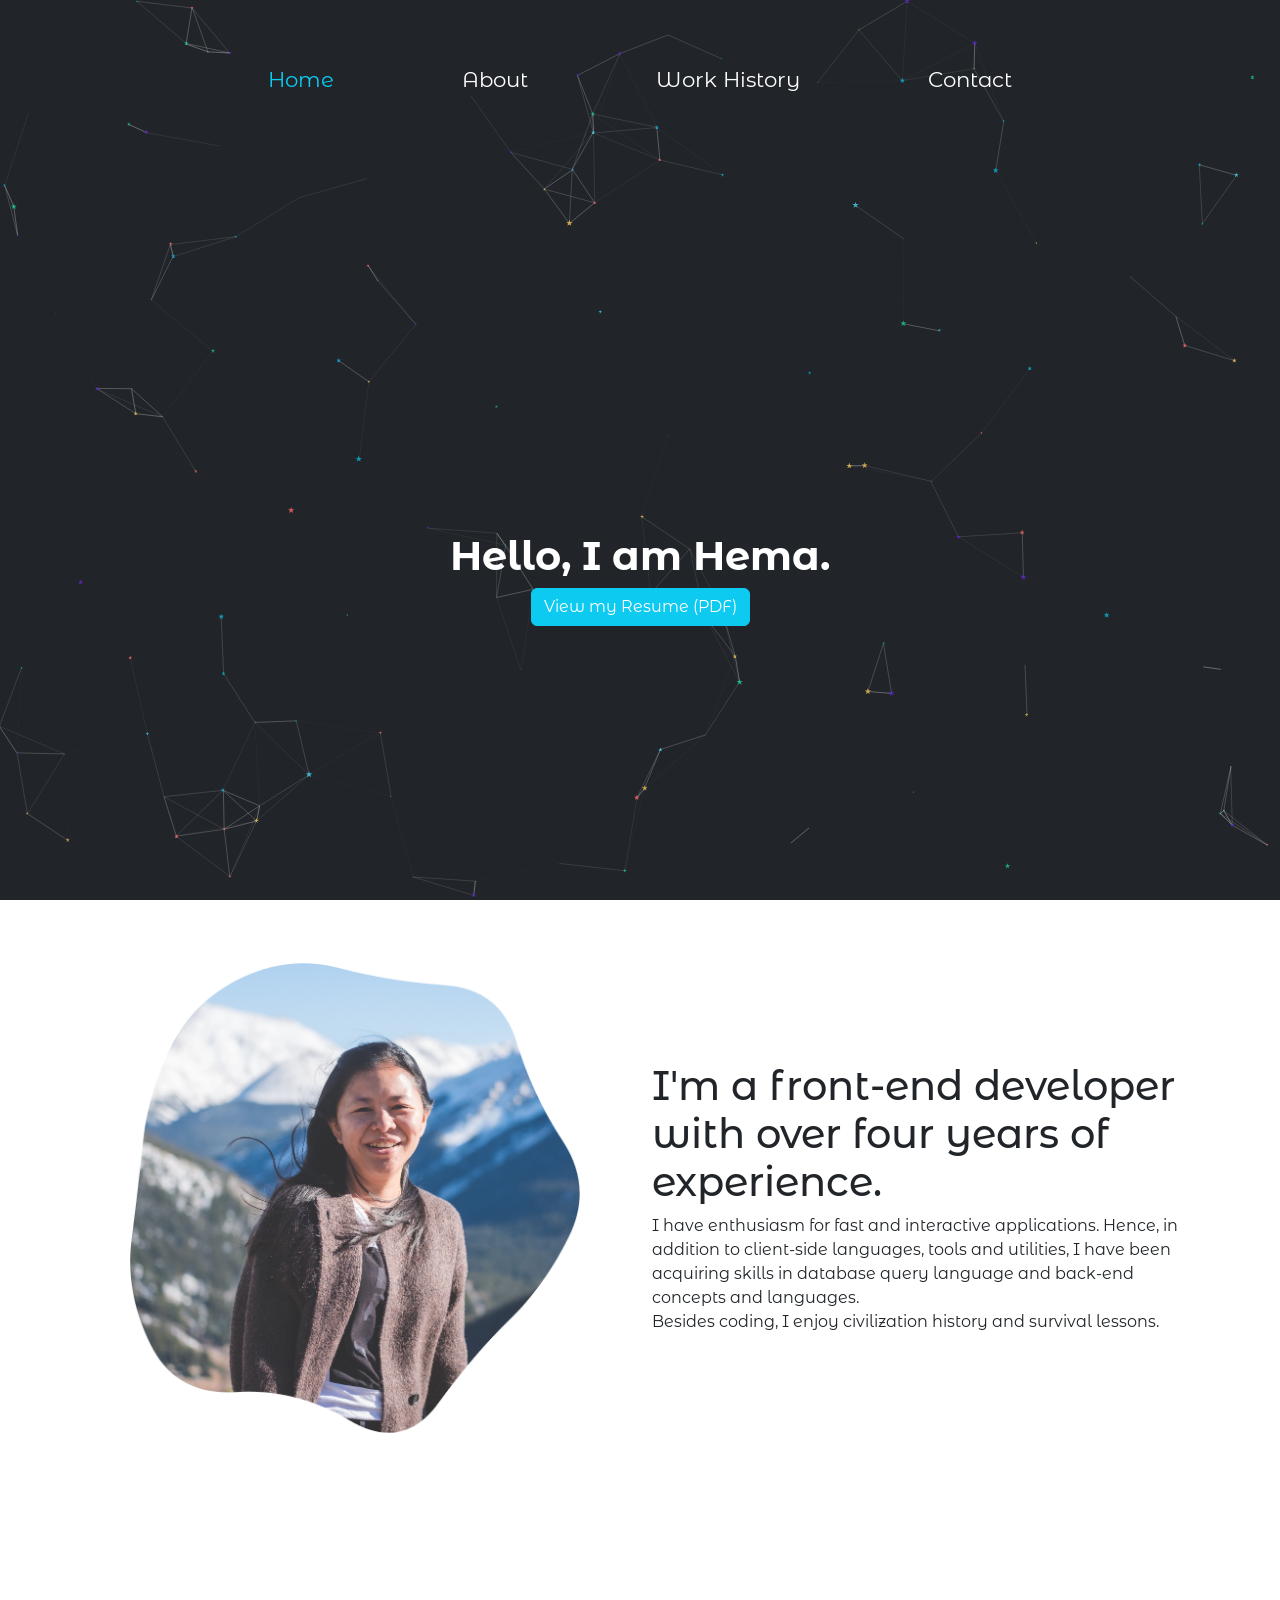
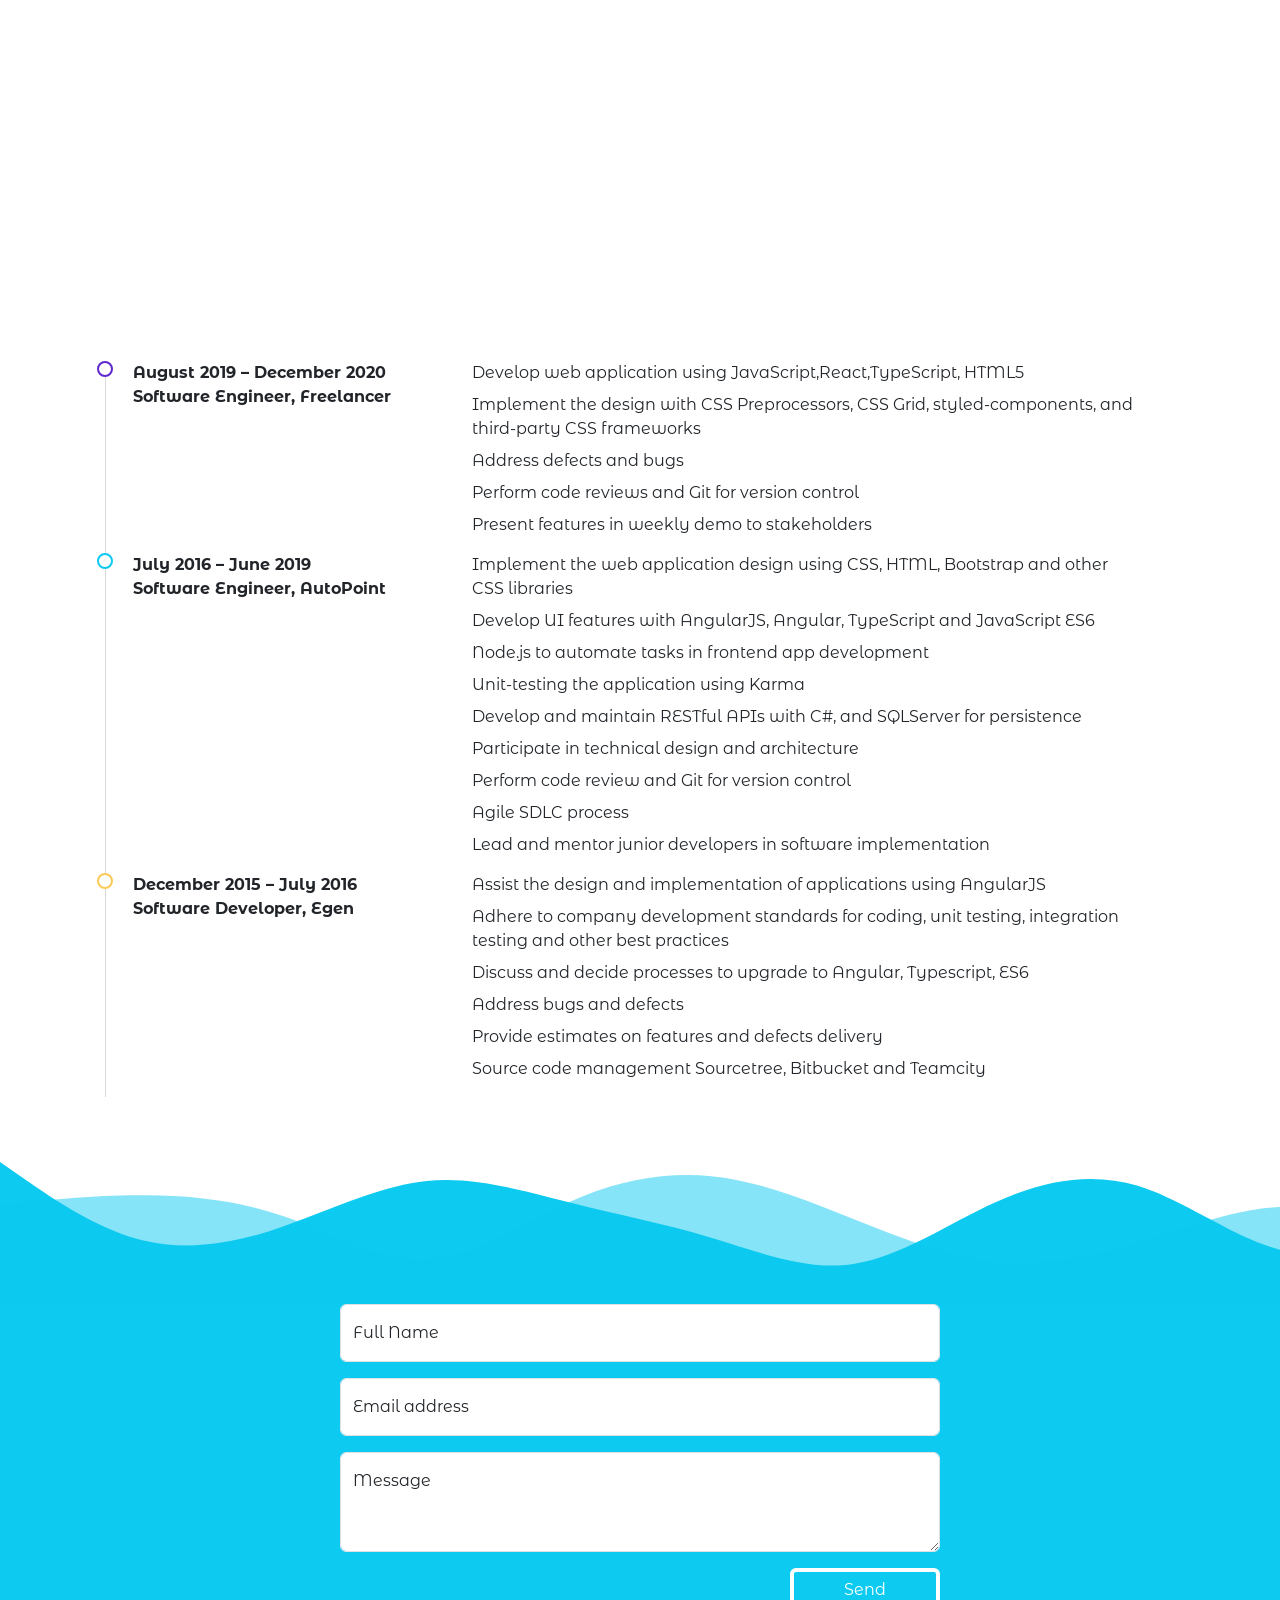
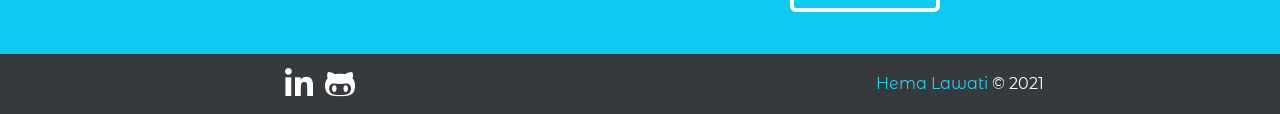
==== index.html @ 2f37e002 "third commit" ====
<!DOCTYPE html>
<html>
	<head>
		<meta charset="utf-8" />
		<meta name="viewport" content="width=device-width, initial-scale=1" />

		<script
			src="https://code.jquery.com/jquery-3.2.1.slim.min.js"
			integrity="sha384-KJ3o2DKtIkvYIK3UENzmM7KCkRr/rE9/Qpg6aAZGJwFDMVNA/GpGFF93hXpG5KkN"
			crossorigin="anonymous"
		></script>
		<link
			href="https://cdn.jsdelivr.net/npm/bootstrap@5.0.0-beta3/dist/css/bootstrap.min.css"
			rel="stylesheet"
			integrity="sha384-eOJMYsd53ii+scO/bJGFsiCZc+5NDVN2yr8+0RDqr0Ql0h+rP48ckxlpbzKgwra6"
			crossorigin="anonymous"
		/>
		<script
			src="https://maxcdn.bootstrapcdn.com/bootstrap/4.0.0/js/bootstrap.min.js"
			integrity="sha384-JZR6Spejh4U02d8jOt6vLEHfe/JQGiRRSQQxSfFWpi1MquVdAyjUar5+76PVCmYl"
			crossorigin="anonymous"
		></script>
		<link rel="preconnect" href="https://fonts.gstatic.com" />
		<link
			href="https://fonts.googleapis.com/css2?family=Montserrat+Alternates:wght@200&display=swap"
			rel="stylesheet"
		/>
		<link href="css/all.css" rel="stylesheet" />
		<link rel="stylesheet" href="css/style.css" />
		<script type="text/javascript" src="javascript/main-page.js"></script>
		<link rel="icon" type="image/x-icon" href="favicon.ico" />

		<title>Hema Lawati</title>
	</head>
	<body data-spy="scroll" data-target="#mainNav" data-offset="150">
		<nav class="navbar navbar-expand-md fixed-top">
			<button
				class="navbar-toggler"
				type="button"
				data-toggle="collapse"
				data-target="#mainNav"
				aria-controls="mainNav"
				aria-expanded="false"
				aria-label="Toggle navigation"
				onclick="hideOrShowIntro()"
			>
				<i class="fas fa-2x fa-bars fa-inverse"></i>
			</button>
			<div class="collapse navbar-collapse" id="mainNav">
				<ul class="nav nav-pills">
					<li class="nav-item p-sm-4 p-lg-5">
						<a class="nav-link active" href="#home">Home</a>
					</li>
					<li class="nav-item p-sm-4 p-lg-5">
						<a class="nav-link" href="#about">About</a>
					</li>
					<li class="nav-item p-sm-4 p-lg-5">
						<a class="nav-link" href="#work-history">Work History</a>
					</li>
					<li class="nav-item p-sm-4 p-lg-5">
						<a class="nav-link" href="#contact">Contact</a>
					</li>
				</ul>
			</div>
		</nav>
		<section id="home">
			<div id="particles-js" class="bg-dark"></div>
			<center class="greeting">
				<h1 class="fw-bold text-white">Hello, I am Hema.</h1>
				<a href="Hema_Lawati_Resume.pdf" target="_blank">
					<button class="btn btn-outline-info resume-pdf">
						View my Resume (PDF)
					</button>
				</a>
			</center>
		</section>
		<section id="about">
			<div class="container d-flex">
				<div class="row align-items-center">
					<div class="col-lg-6 col-md-6 col-12">
						<img
							class="img-fluid p-lg-5"
							src="images/profile-photo.png"
							alt="profile-photo"
						/>
					</div>
					<div class="col-lg-6 col-md-6 col-12">
						<h1>
							I'm a front-end developer with over four years of experience.
						</h1>
						I have enthusiasm for fast and interactive applications. Hence, in
						addition to client-side languages, tools and utilities, I have been
						acquiring skills in database query language and back-end concepts
						and languages.<br />
						Besides coding, I enjoy civilization history and survival lessons.
					</div>
				</div>
			</div>
		</section>
		<section class="parallax-1"></section>
		<section id="work-history">
			<div class="timeline d-flex align-items-center">
				<ul>
					<li>
						<div class="bullet purple"></div>
						<div class="job-time-title">
							<p class="fw-bolder">
								August 2019 – December 2020<br />Software Engineer, Freelancer
							</p>
						</div>
						<div class="job-description">
							<dl>
								<dd>
									Develop web application using JavaScript,React,TypeScript,
									HTML5
								</dd>
								<dd>
									Implement the design with CSS Preprocessors, CSS Grid,
									styled-components, and third-party CSS frameworks
								</dd>
								<dd>Address defects and bugs</dd>
								<dd>Perform code reviews and Git for version control</dd>
								<dd>Present features in weekly demo to stakeholders</dd>
							</dl>
						</div>
					</li>
					<li>
						<div class="bullet blue"></div>
						<div class="job-time-title">
							<p class="fw-bolder">
								July 2016 – June 2019<br />Software Engineer, AutoPoint
							</p>
						</div>
						<div class="job-description">
							<dl>
								<dd>
									Implement the web application design using CSS, HTML,
									Bootstrap and other CSS libraries
								</dd>
								<dd>
									Develop UI features with AngularJS, Angular, TypeScript and
									JavaScript ES6
								</dd>
								<dd>Node.js to automate tasks in frontend app development</dd>
								<dd>Unit-testing the application using Karma</dd>
								<dd>
									Develop and maintain RESTful APIs with C#, and SQLServer for
									persistence
								</dd>
								<dd>Participate in technical design and architecture</dd>
								<dd>Perform code review and Git for version control</dd>
								<dd>Agile SDLC process</dd>
								<dd>
									Lead and mentor junior developers in software implementation
								</dd>
							</dl>
						</div>
					</li>
					<li>
						<div class="bullet yellow"></div>
						<div class="job-time-title">
							<p class="fw-bolder">
								December 2015 – July 2016<br />Software Developer, Egen
							</p>
						</div>
						<div class="job-description">
							<dl>
								<dd>
									Assist the design and implementation of applications using
									AngularJS
								</dd>
								<dd>
									Adhere to company development standards for coding, unit
									testing, integration testing and other best practices
								</dd>
								<dd>
									Discuss and decide processes to upgrade to Angular,
									Typescript, ES6
								</dd>
								<dd>Address bugs and defects</dd>
								<dd>Provide estimates on features and defects delivery</dd>
								<dd>
									Source code management Sourcetree, Bitbucket and Teamcity
								</dd>
							</dl>
						</div>
					</li>
				</ul>
			</div>
		</section>
		<svg viewBox="0 0 1440 160" xmlns="http://www.w3.org/2000/svg">
			<path
				fill="#0dcaf0"
				d="M0,0L26.7,18.7C53.3,37,107,75,160,88C213.3,101,267,91,320,72C373.3,53,427,27,480,21.3C533.3,16,587,32,640,45.3C693.3,59,747,69,800,85.3C853.3,101,907,123,960,114.7C1013.3,107,1067,69,1120,45.3C1173.3,21,1227,11,1280,26.7C1333.3,43,1387,85,1440,98.7C1493.3,112,1547,96,1600,93.3C1653.3,91,1707,101,1760,106.7C1813.3,112,1867,112,1920,112C1973.3,112,2027,112,2080,114.7C2133.3,117,2187,123,2240,114.7C2293.3,107,2347,85,2400,80C2453.3,75,2507,85,2560,77.3C2613.3,69,2667,43,2720,34.7C2773.3,27,2827,37,2880,56C2933.3,75,2987,101,3040,96C3093.3,91,3147,53,3200,50.7C3253.3,48,3307,80,3360,93.3C3413.3,107,3467,101,3520,104C3573.3,107,3627,117,3680,109.3C3733.3,101,3787,75,3813,61.3L3840,48L3840,160L3813.3,160C3786.7,160,3733,160,3680,160C3626.7,160,3573,160,3520,160C3466.7,160,3413,160,3360,160C3306.7,160,3253,160,3200,160C3146.7,160,3093,160,3040,160C2986.7,160,2933,160,2880,160C2826.7,160,2773,160,2720,160C2666.7,160,2613,160,2560,160C2506.7,160,2453,160,2400,160C2346.7,160,2293,160,2240,160C2186.7,160,2133,160,2080,160C2026.7,160,1973,160,1920,160C1866.7,160,1813,160,1760,160C1706.7,160,1653,160,1600,160C1546.7,160,1493,160,1440,160C1386.7,160,1333,160,1280,160C1226.7,160,1173,160,1120,160C1066.7,160,1013,160,960,160C906.7,160,853,160,800,160C746.7,160,693,160,640,160C586.7,160,533,160,480,160C426.7,160,373,160,320,160C266.7,160,213,160,160,160C106.7,160,53,160,27,160L0,160Z"
			></path>
			<path
				opacity="0.5"
				fill="#0dcaf0"
				d="M0,48L26.7,45.3C53.3,43,107,37,160,37.3C213.3,37,267,43,320,61.3C373.3,80,427,112,480,109.3C533.3,107,587,69,640,45.3C693.3,21,747,11,800,16C853.3,21,907,43,960,64C1013.3,85,1067,107,1120,112C1173.3,117,1227,107,1280,90.7C1333.3,75,1387,53,1440,50.7C1493.3,48,1547,64,1600,61.3C1653.3,59,1707,37,1760,42.7C1813.3,48,1867,80,1920,90.7C1973.3,101,2027,91,2080,88C2133.3,85,2187,91,2240,101.3C2293.3,112,2347,128,2400,136C2453.3,144,2507,144,2560,138.7C2613.3,133,2667,123,2720,106.7C2773.3,91,2827,69,2880,58.7C2933.3,48,2987,48,3040,53.3C3093.3,59,3147,69,3200,74.7C3253.3,80,3307,80,3360,74.7C3413.3,69,3467,59,3520,45.3C3573.3,32,3627,16,3680,16C3733.3,16,3787,32,3813,40L3840,48L3840,160L3813.3,160C3786.7,160,3733,160,3680,160C3626.7,160,3573,160,3520,160C3466.7,160,3413,160,3360,160C3306.7,160,3253,160,3200,160C3146.7,160,3093,160,3040,160C2986.7,160,2933,160,2880,160C2826.7,160,2773,160,2720,160C2666.7,160,2613,160,2560,160C2506.7,160,2453,160,2400,160C2346.7,160,2293,160,2240,160C2186.7,160,2133,160,2080,160C2026.7,160,1973,160,1920,160C1866.7,160,1813,160,1760,160C1706.7,160,1653,160,1600,160C1546.7,160,1493,160,1440,160C1386.7,160,1333,160,1280,160C1226.7,160,1173,160,1120,160C1066.7,160,1013,160,960,160C906.7,160,853,160,800,160C746.7,160,693,160,640,160C586.7,160,533,160,480,160C426.7,160,373,160,320,160C266.7,160,213,160,160,160C106.7,160,53,160,27,160L0,160Z"
			></path>
		</svg>
		<section id="contact">
			<div class="d-flex justify-content-center">
				<form
					class="contact-form"
					action="https://submit-form.com/AcsxvW0H"
					autocomplete="off"
				>
					<input type="hidden" name="_redirect" value="false" />
					<div class="form-floating mb-3">
						<input
							id="name"
							class="form-control"
							type="text"
							name="name"
							placeholder="Full Name"
							required
						/>
						<label for="name">Full Name</label>
					</div>
					<div class="form-floating mb-3">
						<input
							id="email"
							class="form-control"
							type="email"
							name="email"
							placeholder="Email address"
							required
						/>
						<label for="email">Email address</label>
					</div>
					<div class="form-floating mb-3">
						<textarea
							id="message"
							class="form-control"
							name="message"
							placeholder="Message"
							required
						></textarea>
						<label for="message">Message</label>
					</div>
					<button
						type="submit"
						class="btn btn-outline-info form-submit float-end w-25"
					>
						Send
					</button>
				</form>
			</div>
		</section>
		<footer class="container-fluid">
			<div class="row align-items-center">
				<div class="col-lg-6 col-md-6 col-12 text-center">
					<a href="https://www.linkedin.com/in/lawatih/" target="_blank">
						<i class="fab fa-linkedin-in fa-2x m-1"></i>
					</a>
					<a href="https://github.com/hemalawati" target="_blank">
						<i class="fab fa-github-alt fa-2x m-1"></i>
					</a>
				</div>
				<div class="col-lg-6 col-md-6 col-12 text-center">
					<span class="text-info">Hema Lawati</span>
					<span class="text-white"> &copy 2021</span>
				</div>
			</div>
		</footer>
		<script type="text/javascript" src="javascript/particles.min.js"></script>
		<script type="text/javascript" src="javascript/app.js"></script>
	</body>
</html>
---- css/style.css ----
* {
  font-family: 'Montserrat Alternates', sans-serif;
  margin: 0;
}
::-webkit-scrollbar {
  width: 10px;
}
::-webkit-scrollbar-track {
  background: linear-gradient(75deg, #1c1033 5%, #5f27cd 15%, #feca57 50%, #0dcaf0 100%);
}
::-webkit-scrollbar-thumb {
  background: transparent;
  box-shadow: 0px 0px 0px 100000vh #fff;
}
html {
  height: 100%;
}
footer {
  background-color: #212529;
  opacity: 0.9;
}
footer a {
  text-decoration: none;
  color: #fff;
}
footer a:hover {
  color: #0dcaf0;
}
footer .row {
  height: 60px;
}
#about {
  padding: 15px;
}
#contact {
  background: #0dcaf0;
  height: 350px;
}
#contact .contact-form {
  width: 600px;
}
#contact textarea {
  height: 100px;
}
#home {
  height: 100vh;
}
#particles-js {
  height: 100vh;
}
.form-control:focus {
  box-shadow: 0px 1px 1px #0dcaf0 inset, 0px 0px 8px #0dcaf0;
}
.form-submit,
.form-submit:hover {
  border: 4px solid;
  color: #fff;
}
.greeting {
  position: relative;
  bottom: 23rem;
}
.navbar-toggler:focus,
.btn:focus {
  box-shadow: none;
}
.navbar {
  font-size: 16pt;
}
.navbar .navbar-collapse {
  justify-content: center;
}
.nav-pills a {
  color: #fff;
}
.nav-pills .nav-link.active,
.nav-pills .nav-link:hover {
  color: #0dcaf0;
  background-color: transparent;
}
.parallax-1 {
  position: relative;
  min-height: 400px;
  background: url('../images/glacier-water.jpg') no-repeat fixed center;
  background-size: cover;
}
.resume-pdf {
  background-color: #0dcaf0;
  color: #fff;
}
.resume-pdf:hover {
  box-shadow: 0px 3px 3px #0dcaf0 inset, 0px 0px 6px #0dcaf0;
  color: #fff;
}
.scrolling-active {
  background-color: #212529;
  height: 60px;
  opacity: 0.9;
}
.timeline {
  padding: 65px;
}
.timeline ul {
  list-style: none;
  position: relative;
  margin: auto;
}
.timeline ul::before {
  content: ' ';
  height: 100%;
  width: 1px;
  background-color: #d9d9d9;
  position: absolute;
  top: 0;
  left: 2.5em;
  z-index: -1;
}
.timeline li div {
  display: inline-block;
  vertical-align: top;
}
.timeline .bullet {
  width: 1em;
  height: 1em;
  border-radius: 50%;
  background: #fff;
  margin-right: 1em;
}
.timeline .bullet.blue {
  border: 2px solid #0dcaf0;
}
.timeline .bullet.purple {
  border: 2px solid #5f27cd;
}
.timeline .bullet.yellow {
  border: 2px solid #feca57;
}
@media screen and (max-width: 767px) {
  .nav {
    flex-direction: column;
  }
  .navbar-collapse {
    font-size: 30px;
    text-align: center;
  }
}
@media screen and (max-width: 620px) {
  .contact-form {
    margin: 0 10px;
  }
}
@media screen and (max-width: 440px) {
  .job-description {
    margin-left: 38px;
  }
}
@media screen and (min-width: 441px) {
  .job-time-title {
    width: 30%;
  }
  .job-description {
    width: 60%;
  }
}
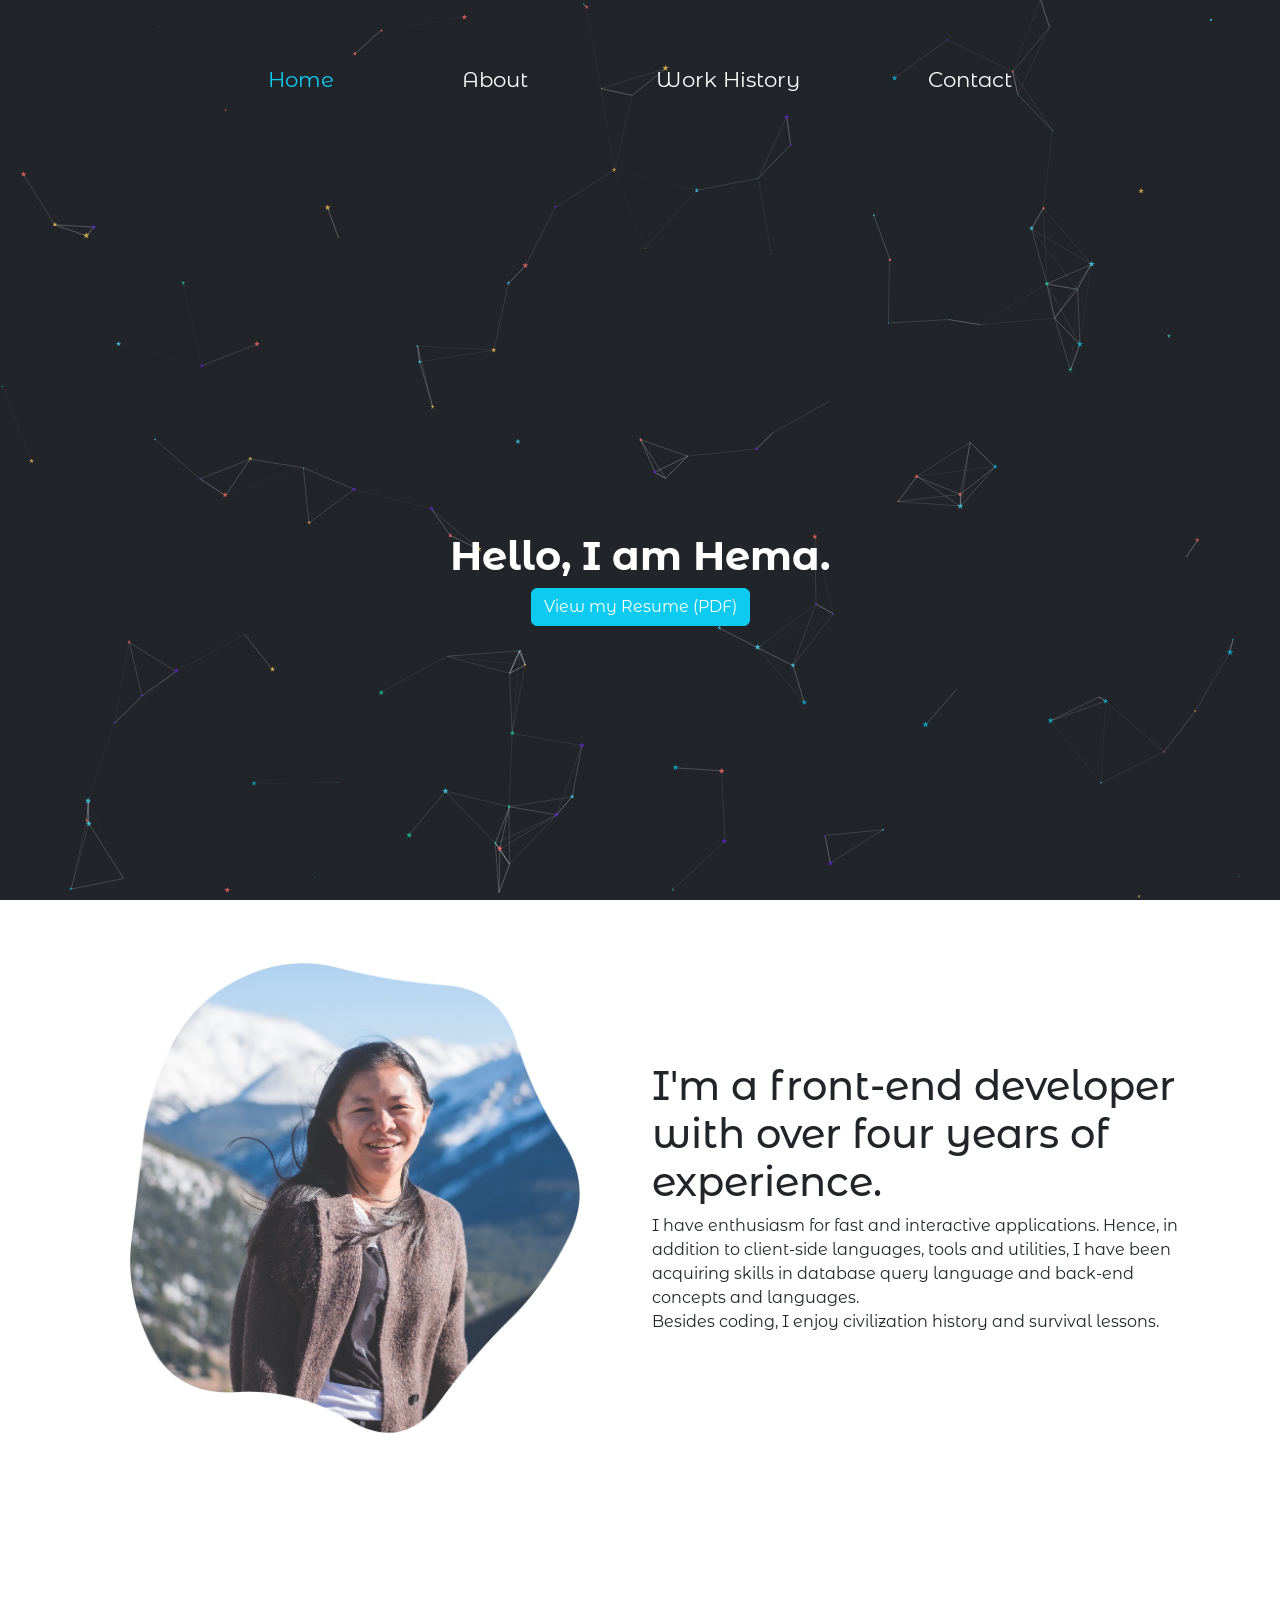
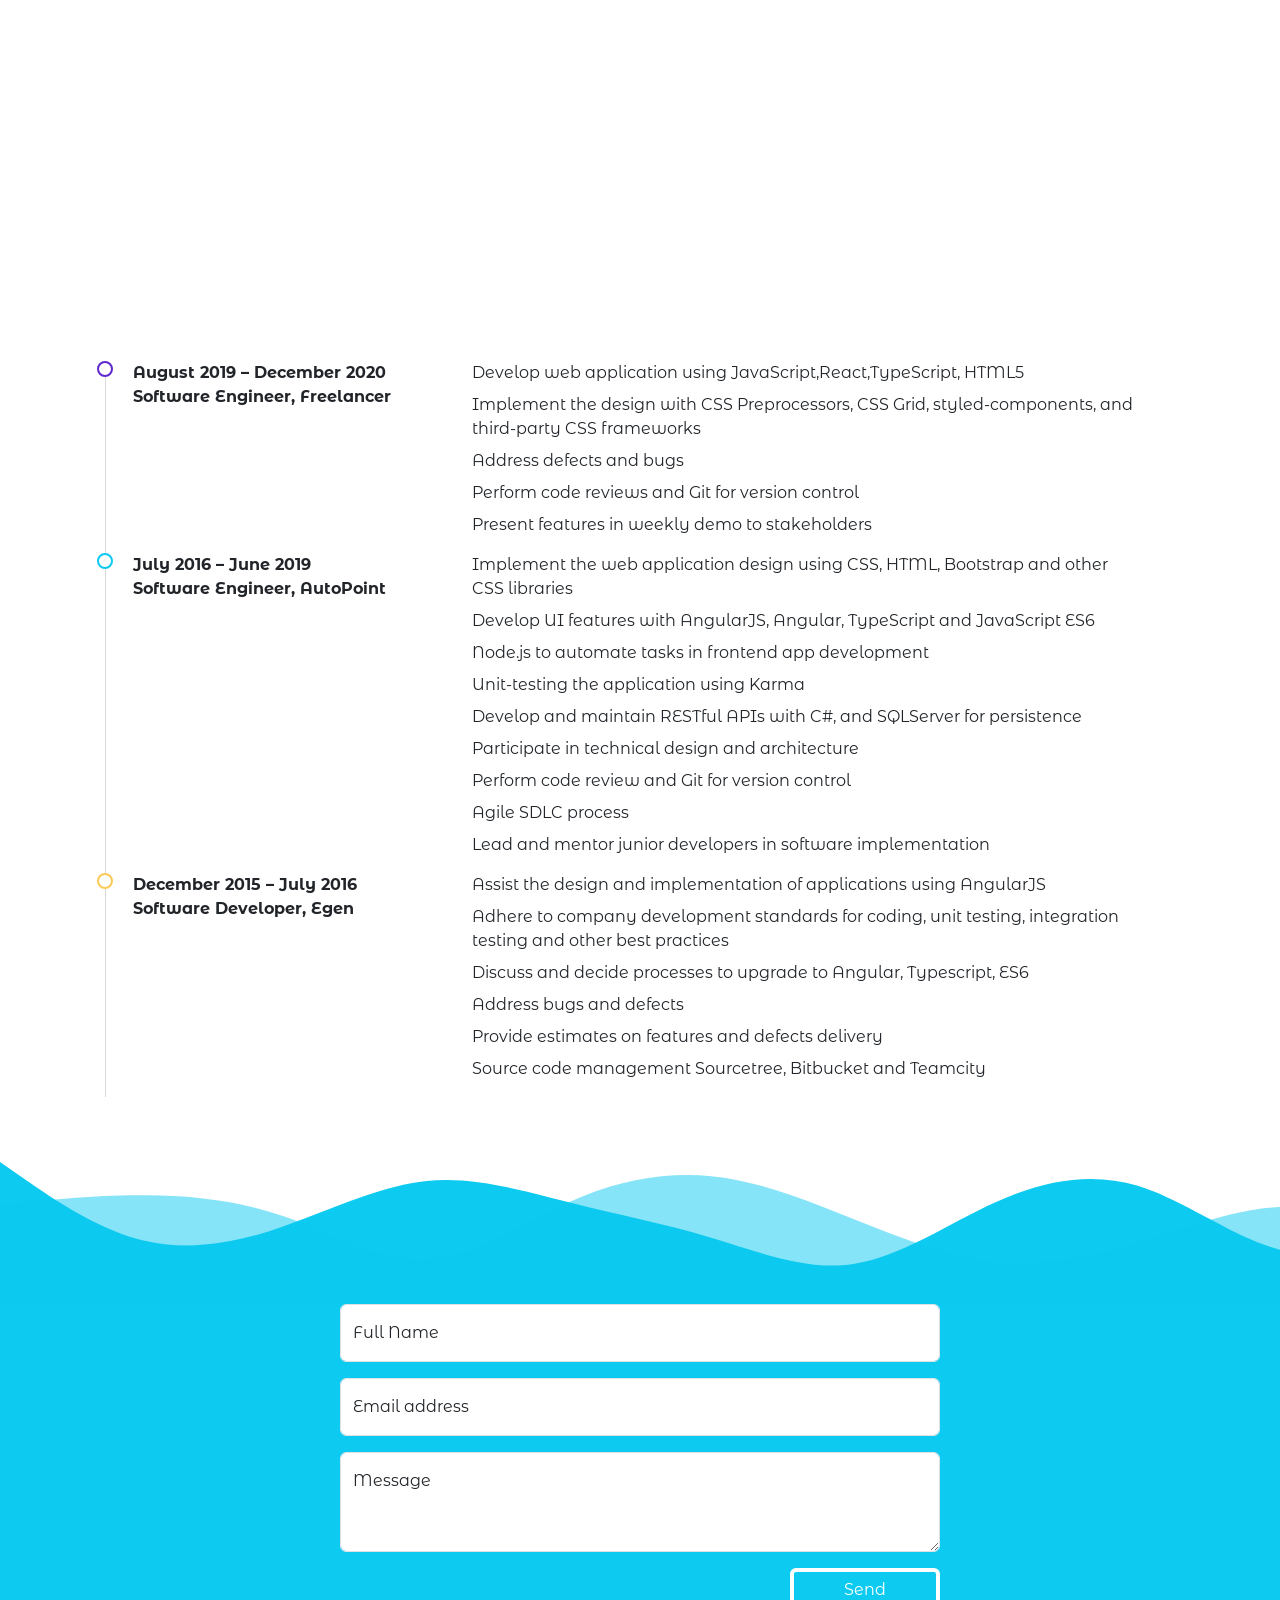
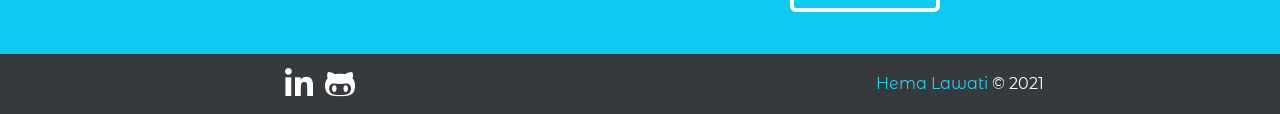
==== commit 008f0048: "fifth commit" ====
--- a/index.html
+++ b/index.html
@@ -201,12 +201,12 @@
 		</svg>
 		<section id="contact">
 			<div class="d-flex justify-content-center">
-				<form
+				<!-- <form
 					class="contact-form"
 					action="https://submit-form.com/AcsxvW0H"
 					autocomplete="off"
-				>
-					<input type="hidden" name="_redirect" value="false" />
+				> -->
+				<form class="contact-form" id="contact-form" autocomplete="off">
 					<div class="form-floating mb-3">
 						<input
 							id="name"
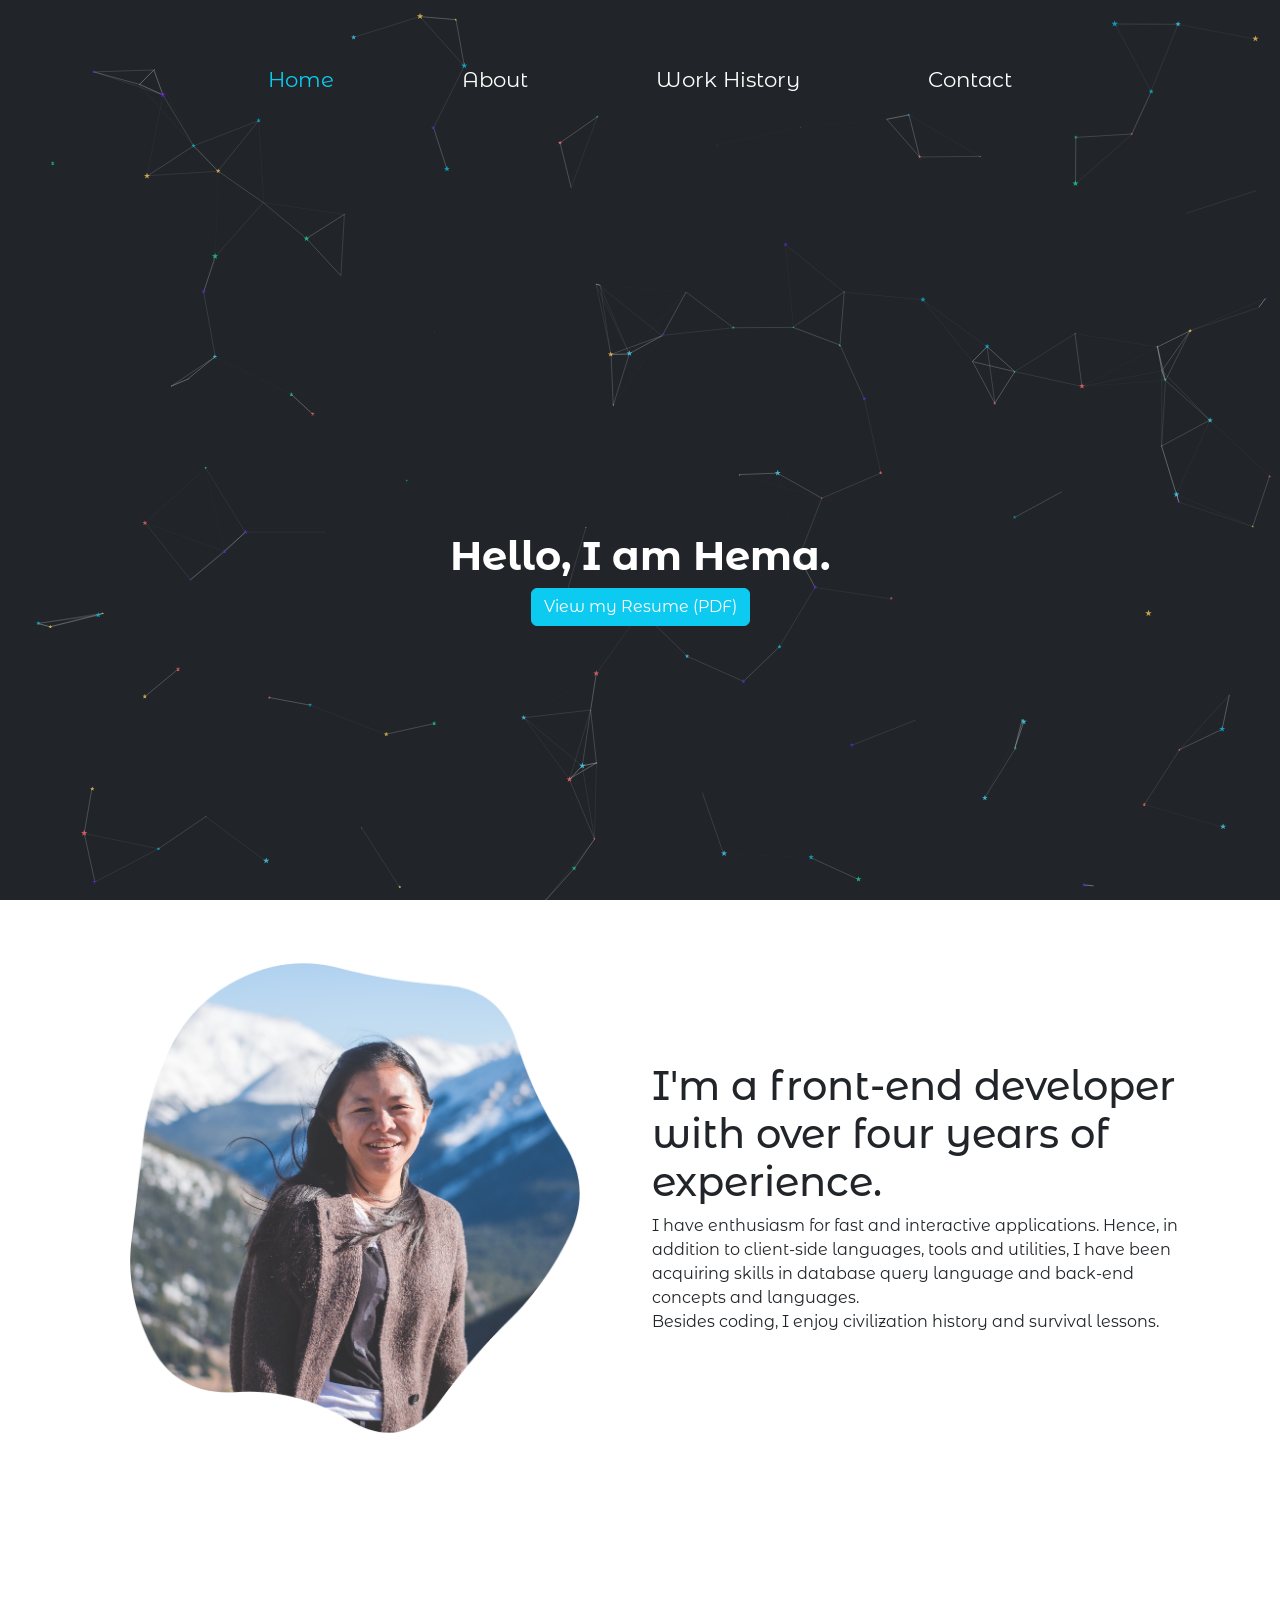
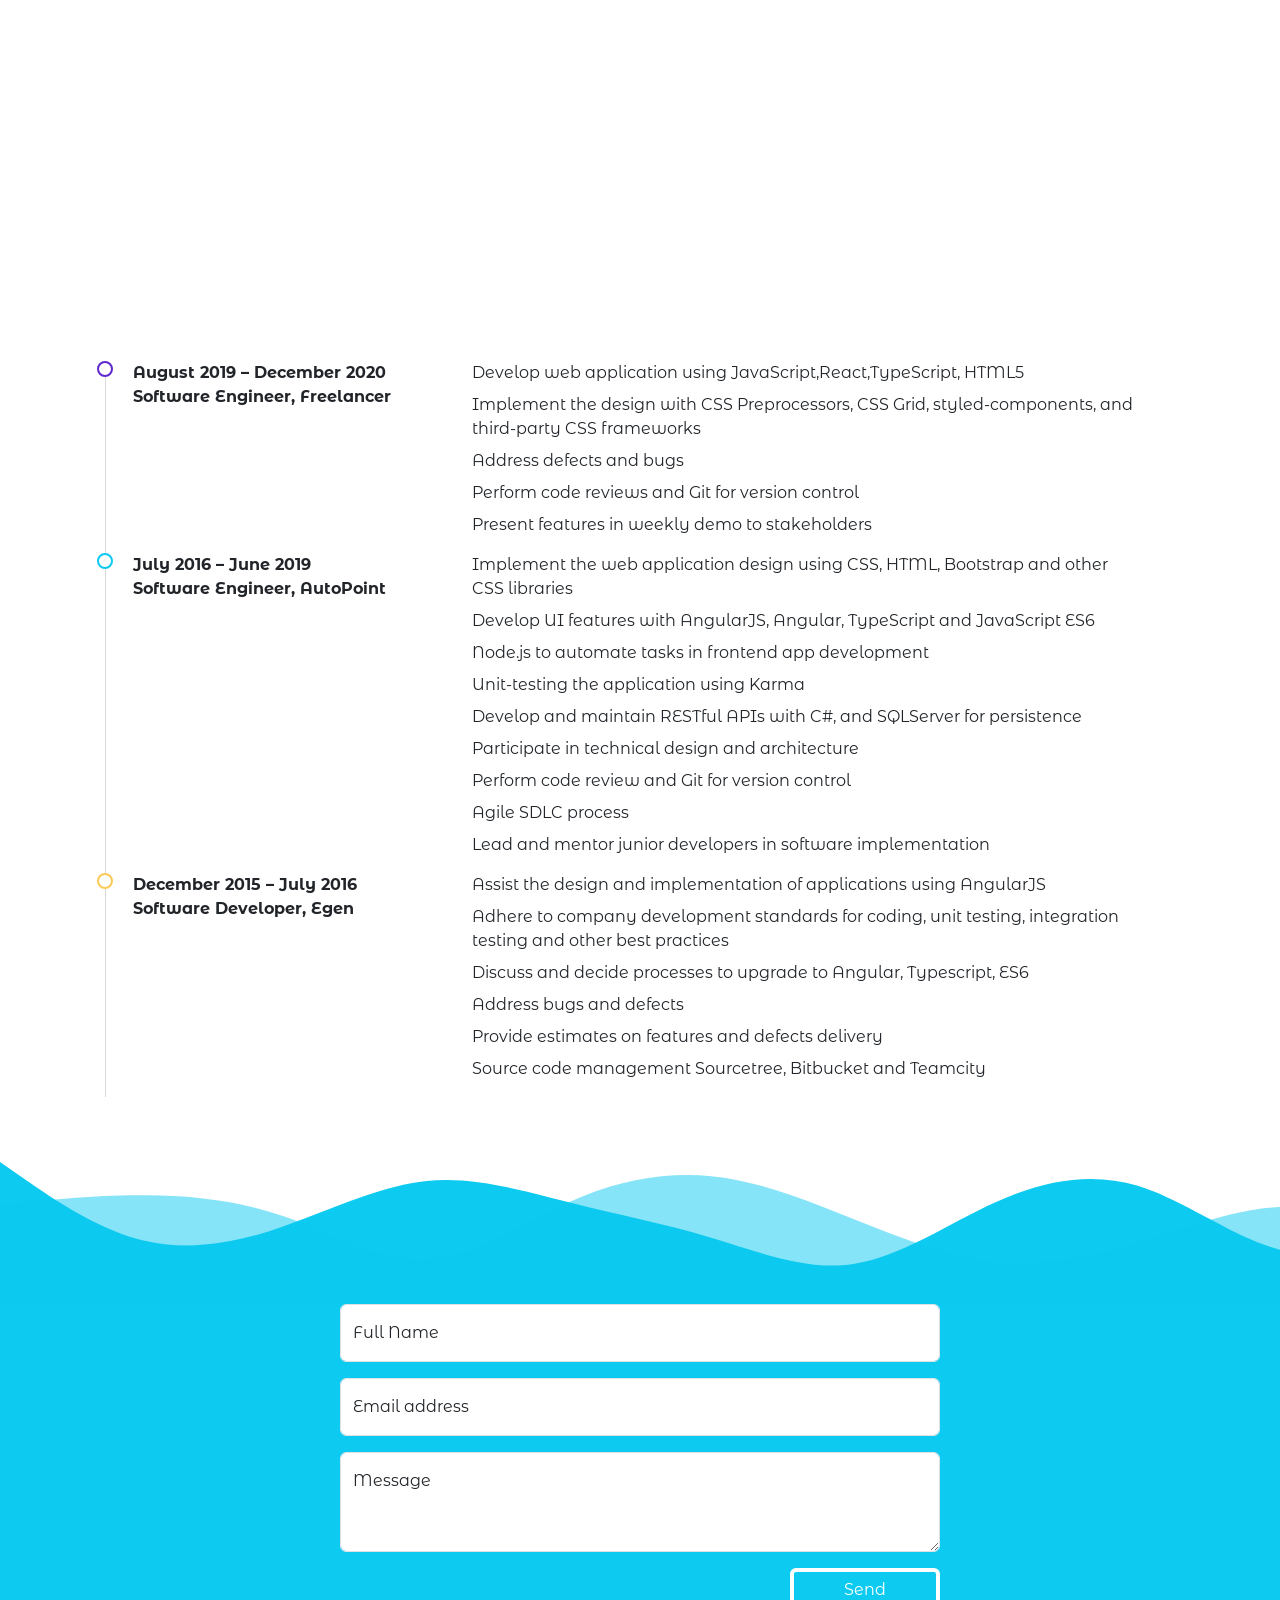
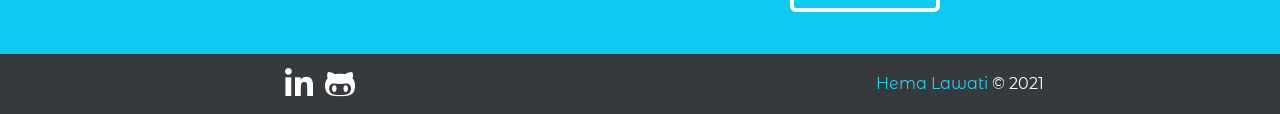
==== commit 2b0eea69: "sixth commit" ====
--- a/index.html
+++ b/index.html
@@ -18,6 +18,11 @@
 		<script
 			src="https://maxcdn.bootstrapcdn.com/bootstrap/4.0.0/js/bootstrap.min.js"
 			integrity="sha384-JZR6Spejh4U02d8jOt6vLEHfe/JQGiRRSQQxSfFWpi1MquVdAyjUar5+76PVCmYl"
+			crossorigin="anonymous"
+		></script>
+		<script
+			src="https://cdn.jsdelivr.net/npm/bootstrap@5.0.2/dist/js/bootstrap.bundle.min.js"
+			integrity="sha384-MrcW6ZMFYlzcLA8Nl+NtUVF0sA7MsXsP1UyJoMp4YLEuNSfAP+JcXn/tWtIaxVXM"
 			crossorigin="anonymous"
 		></script>
 		<link rel="preconnect" href="https://fonts.gstatic.com" />
@@ -201,11 +206,6 @@
 		</svg>
 		<section id="contact">
 			<div class="d-flex justify-content-center">
-				<!-- <form
-					class="contact-form"
-					action="https://submit-form.com/AcsxvW0H"
-					autocomplete="off"
-				> -->
 				<form class="contact-form" id="contact-form" autocomplete="off">
 					<div class="form-floating mb-3">
 						<input
@@ -242,10 +242,41 @@
 					<button
 						type="submit"
 						class="btn btn-outline-info form-submit float-end w-25"
+						data-bs-toggle="modal"
+						data-bs-target="#staticBackdrop"
 					>
 						Send
 					</button>
 				</form>
+			</div>
+			<div
+				class="modal fade"
+				id="staticBackdrop"
+				data-bs-backdrop="static"
+				data-bs-keyboard="false"
+				tabindex="-1"
+				aria-labelledby="staticBackdropLabel"
+				aria-hidden="true"
+			>
+				<div class="modal-dialog modal-dialog-centered">
+					<div class="modal-content">
+						<div class="modal-body">
+							<h3>
+								Thank you, <span class="full-name"></span>.
+								<p>Your message has been sent.</p>
+							</h3>
+						</div>
+						<div class="modal-footer">
+							<button
+								type="button"
+								class="btn btn-info"
+								data-bs-dismiss="modal"
+							>
+								Close
+							</button>
+						</div>
+					</div>
+				</div>
 			</div>
 		</section>
 		<footer class="container-fluid">
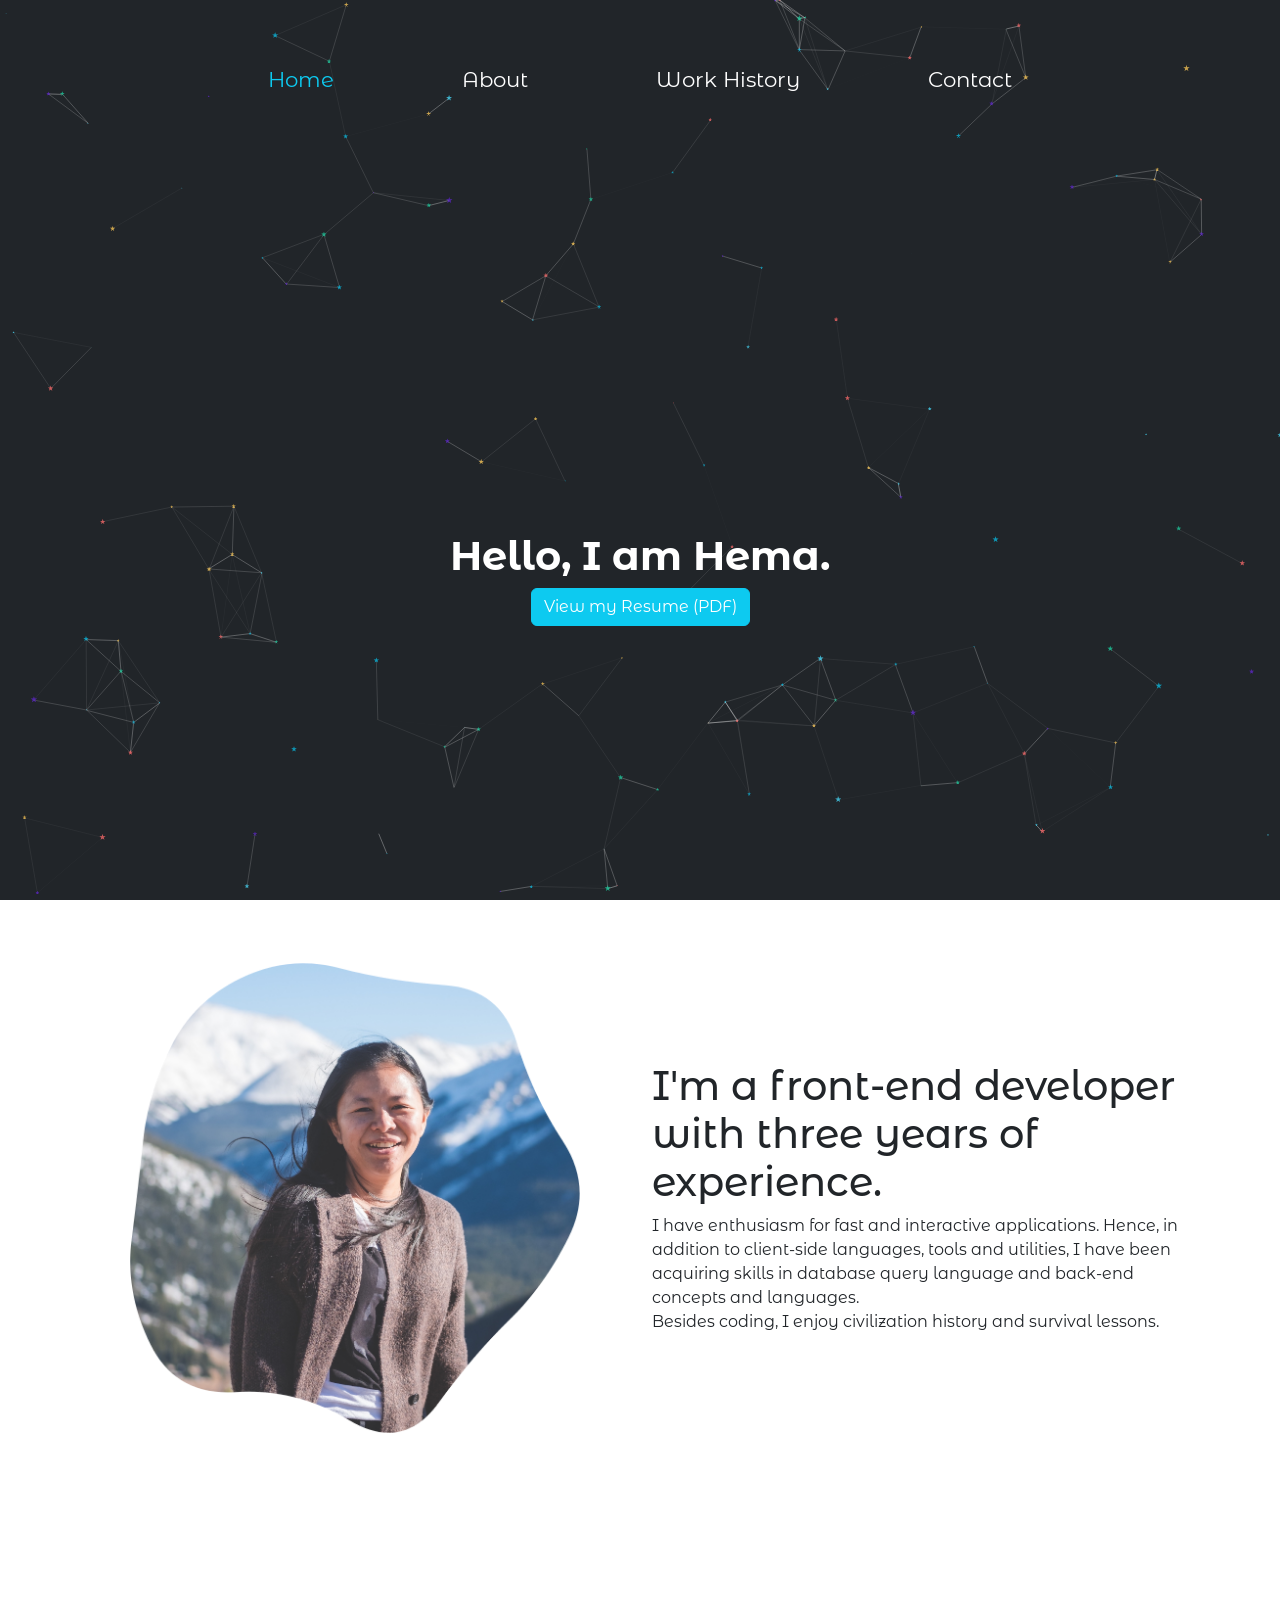
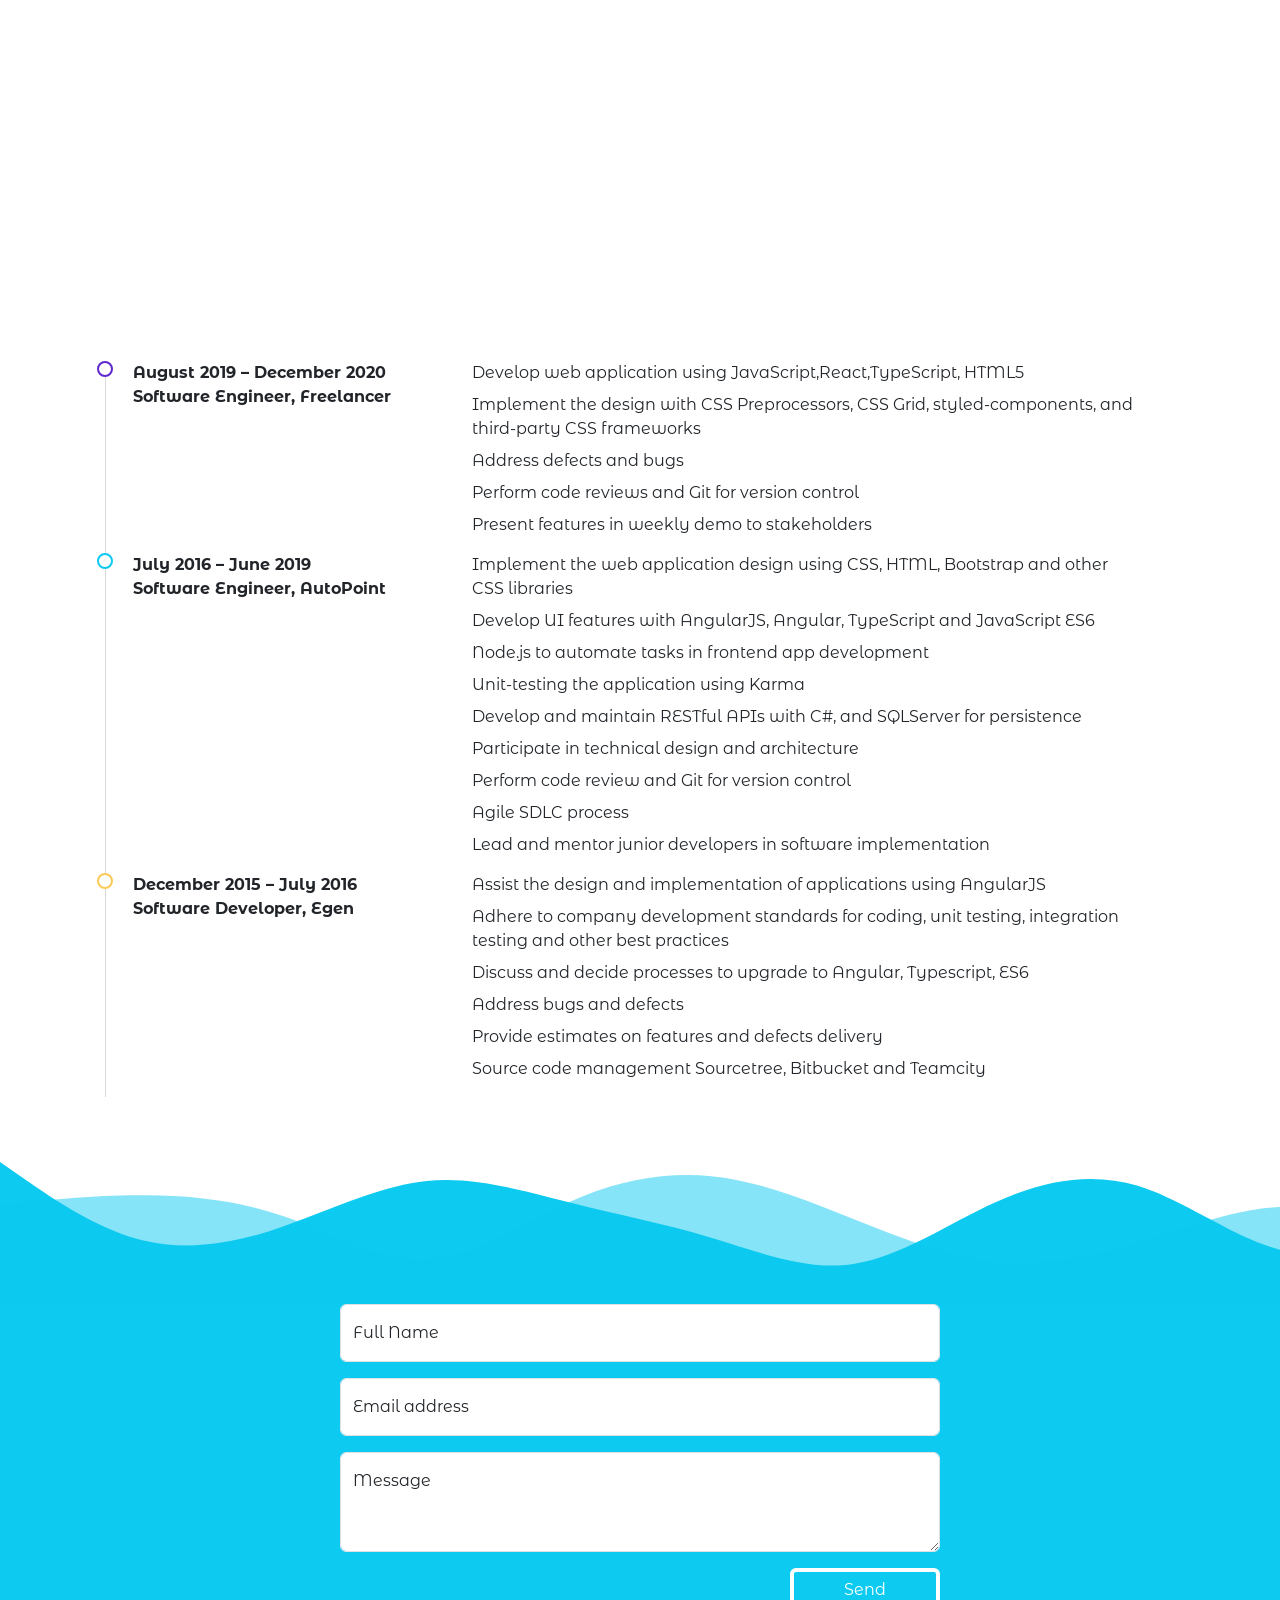
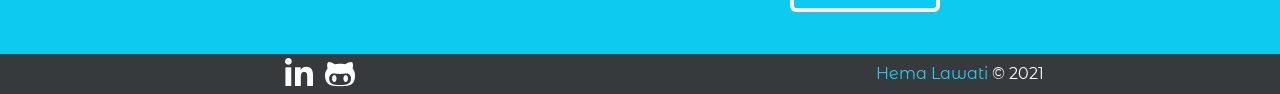
==== commit f0f86c02: "experience change" ====
--- a/index.html
+++ b/index.html
@@ -91,7 +91,7 @@
 					</div>
 					<div class="col-lg-6 col-md-6 col-12">
 						<h1>
-							I'm a front-end developer with over four years of experience.
+							I'm a front-end developer with three years of experience.
 						</h1>
 						I have enthusiasm for fast and interactive applications. Hence, in
 						addition to client-side languages, tools and utilities, I have been
--- a/css/style.css
+++ b/css/style.css
@@ -25,9 +25,6 @@
 }
 footer a:hover {
   color: #0dcaf0;
-}
-footer .row {
-  height: 60px;
 }
 #about {
   padding: 15px;
@@ -63,6 +60,10 @@
 .navbar-toggler:focus,
 .btn:focus {
   box-shadow: none;
+}
+.navbar-toggler-expand {
+  background-color: #212529;
+  opacity: 0.9;
 }
 .navbar {
   font-size: 16pt;
@@ -135,6 +136,24 @@
 .timeline .bullet.yellow {
   border: 2px solid #feca57;
 }
+@media screen and (min-width: 1001px) {
+  .job-time-title {
+    width: 30%;
+  }
+  .job-description {
+    width: 60%;
+  }
+}
+@media screen and (max-width: 1000px) {
+  .job-description {
+    margin-left: 35px;
+  }
+}
+@media screen and (max-width: 800px) {
+  .timeline {
+    padding: 20px;
+  }
+}
 @media screen and (max-width: 767px) {
   .nav {
     flex-direction: column;
@@ -149,16 +168,14 @@
     margin: 0 10px;
   }
 }
-@media screen and (max-width: 440px) {
-  .job-description {
-    margin-left: 38px;
+@media screen and (max-width: 600px) {
+  .timeline .bullet {
+    margin-right: 0;
+  }
+  .timeline .ul {
+    left: -1.5em;
+  }
+  .timeline .job-description {
+    margin-left: 20px;
   }
 }
-@media screen and (min-width: 441px) {
-  .job-time-title {
-    width: 30%;
-  }
-  .job-description {
-    width: 60%;
-  }
-}
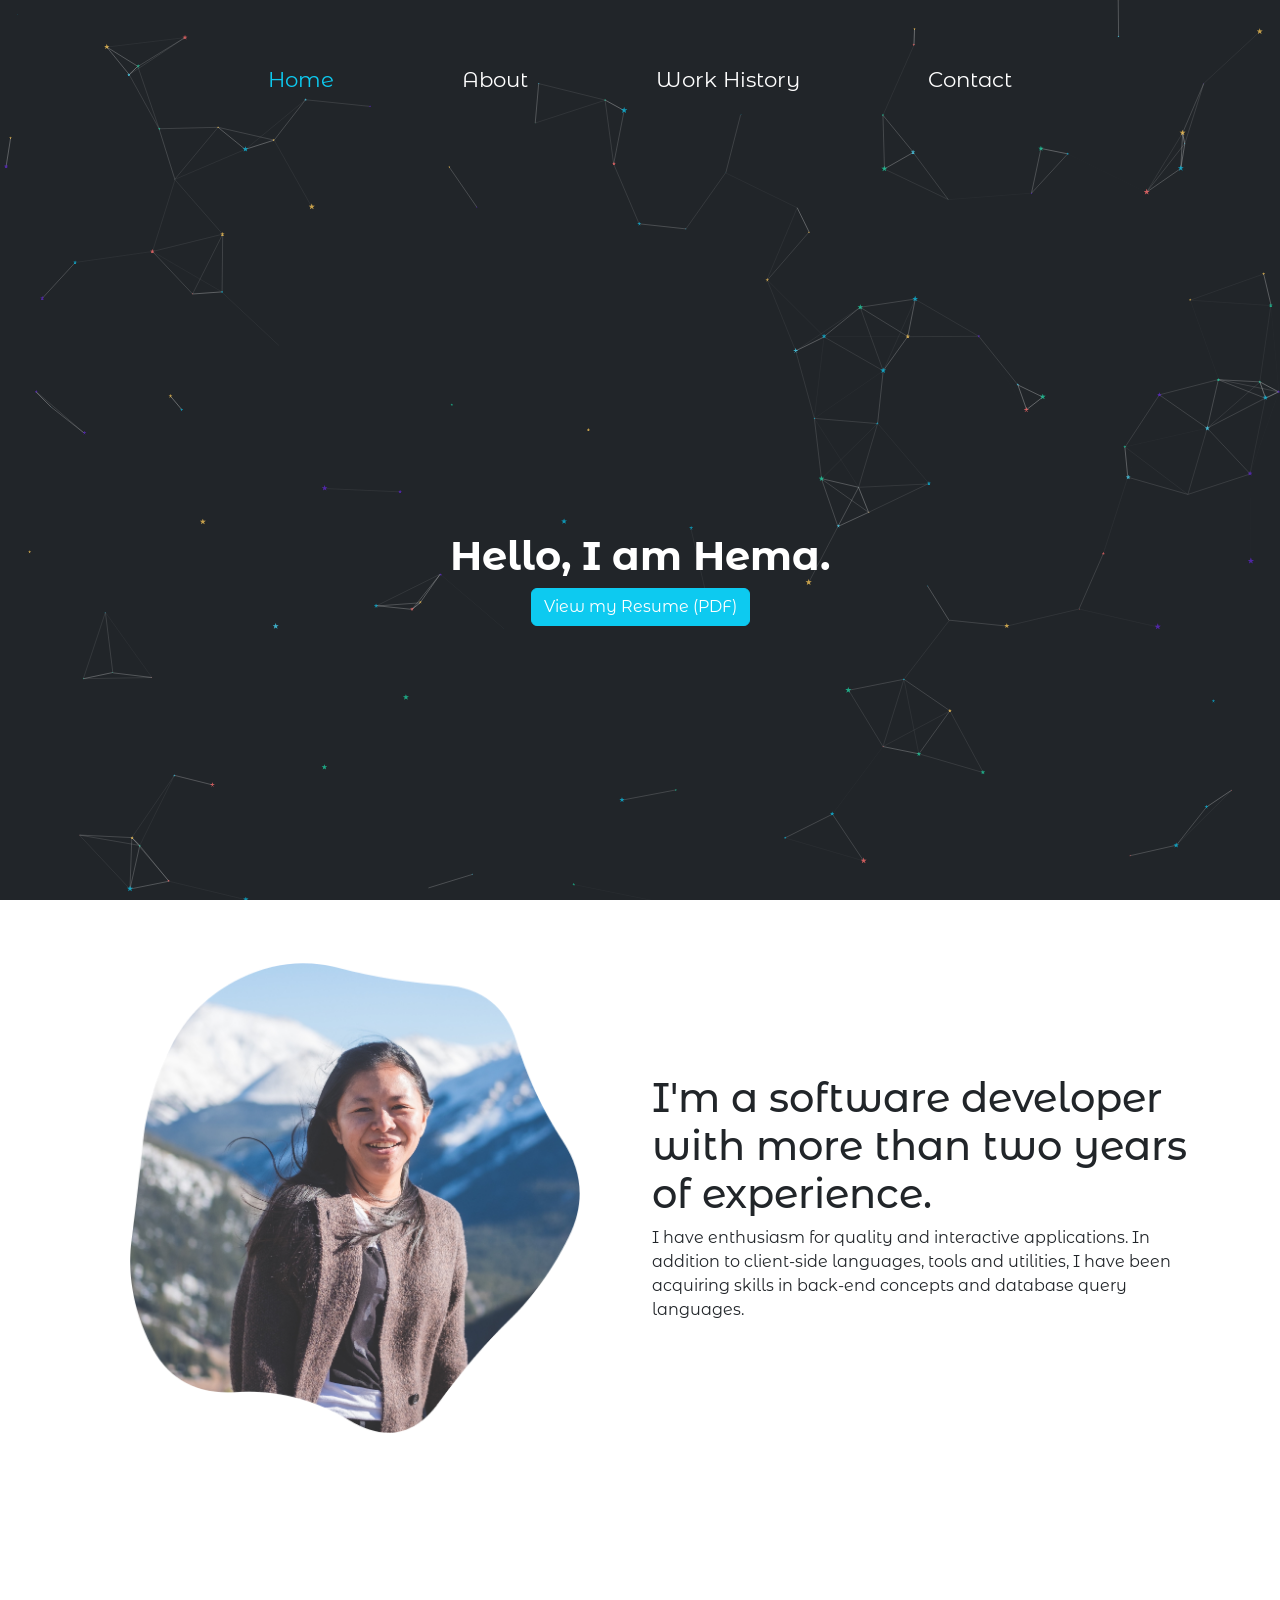
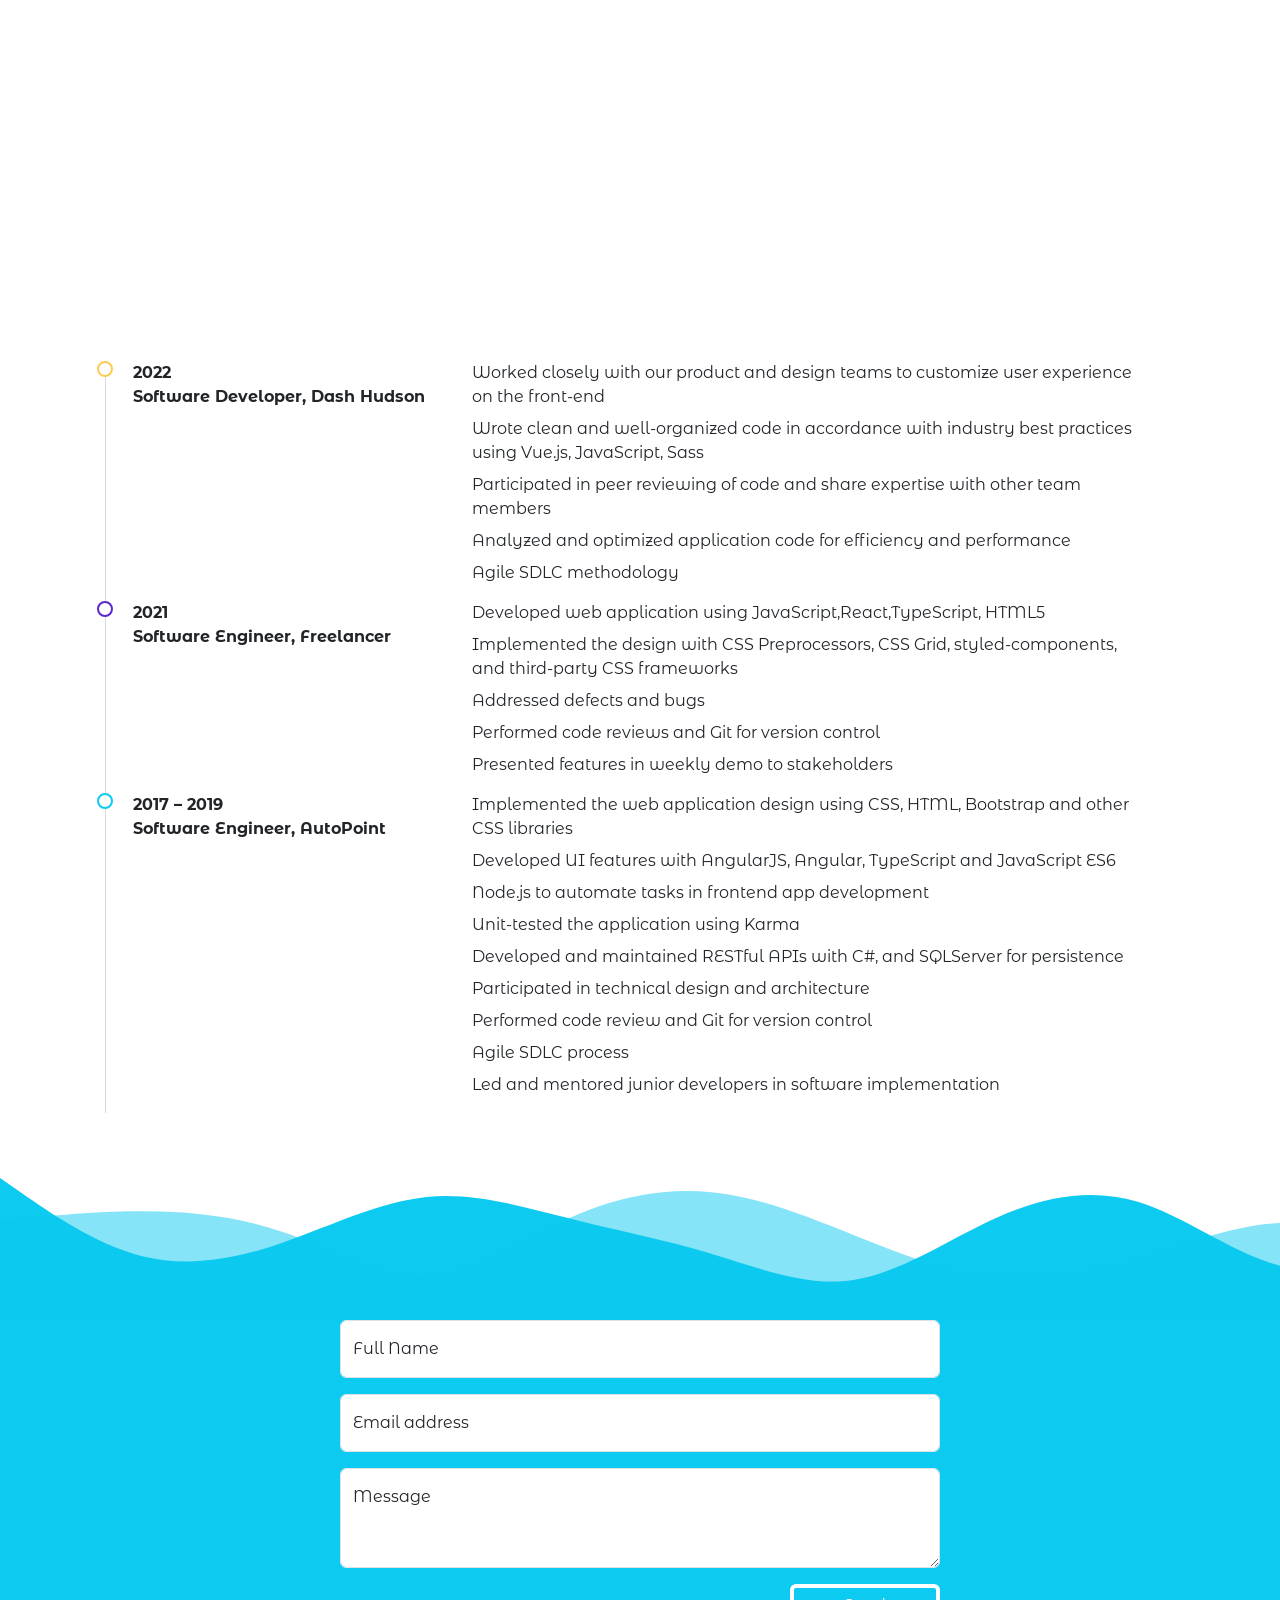
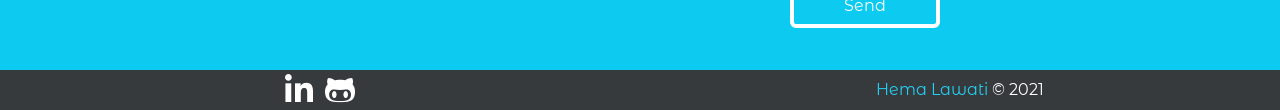
==== commit 287eb2df: "changed resume pdf and contents" ====
--- a/index.html
+++ b/index.html
@@ -91,41 +91,156 @@
 					</div>
 					<div class="col-lg-6 col-md-6 col-12">
 						<h1>
-							I'm a front-end developer with three years of experience.
+							I'm a software developer with more than two years of experience.
 						</h1>
-						I have enthusiasm for fast and interactive applications. Hence, in
+						I have enthusiasm for quality and interactive applications. In
 						addition to client-side languages, tools and utilities, I have been
-						acquiring skills in database query language and back-end concepts
-						and languages.<br />
-						Besides coding, I enjoy civilization history and survival lessons.
+						acquiring skills in back-end concepts and database query languages.
 					</div>
 				</div>
 			</div>
 		</section>
 		<section class="parallax-1"></section>
+		<!-- <section id="work-history">
+			<div class="timeline d-flex align-items-center">
+				<ul>
+					<li>
+						<div class="bullet purple"></div>
+						<div class="job-time-title">
+							<p class="fw-bolder">
+								August 2019 – December 2020<br />Software Engineer, Freelancer
+							</p>
+						</div>
+						<div class="job-description">
+							<dl>
+								<dd>
+									Develop web application using JavaScript,React,TypeScript,
+									HTML5
+								</dd>
+								<dd>
+									Implement the design with CSS Preprocessors, CSS Grid,
+									styled-components, and third-party CSS frameworks
+								</dd>
+								<dd>Address defects and bugs</dd>
+								<dd>Perform code reviews and Git for version control</dd>
+								<dd>Present features in weekly demo to stakeholders</dd>
+							</dl>
+						</div>
+					</li>
+					<li>
+						<div class="bullet blue"></div>
+						<div class="job-time-title">
+							<p class="fw-bolder">
+								July 2016 – June 2019<br />Software Engineer, AutoPoint
+							</p>
+						</div>
+						<div class="job-description">
+							<dl>
+								<dd>
+									Implement the web application design using CSS, HTML,
+									Bootstrap and other CSS libraries
+								</dd>
+								<dd>
+									Develop UI features with AngularJS, Angular, TypeScript and
+									JavaScript ES6
+								</dd>
+								<dd>Node.js to automate tasks in frontend app development</dd>
+								<dd>Unit-testing the application using Karma</dd>
+								<dd>
+									Develop and maintain RESTful APIs with C#, and SQLServer for
+									persistence
+								</dd>
+								<dd>Participate in technical design and architecture</dd>
+								<dd>Perform code review and Git for version control</dd>
+								<dd>Agile SDLC process</dd>
+								<dd>
+									Lead and mentor junior developers in software implementation
+								</dd>
+							</dl>
+						</div>
+					</li>
+					<li>
+						<div class="bullet yellow"></div>
+						<div class="job-time-title">
+							<p class="fw-bolder">
+								December 2015 – July 2016<br />Software Developer, Egen
+							</p>
+						</div>
+						<div class="job-description">
+							<dl>
+								<dd>
+									Assist the design and implementation of applications using
+									AngularJS
+								</dd>
+								<dd>
+									Adhere to company development standards for coding, unit
+									testing, integration testing and other best practices
+								</dd>
+								<dd>
+									Discuss and decide processes to upgrade to Angular,
+									Typescript, ES6
+								</dd>
+								<dd>Address bugs and defects</dd>
+								<dd>Provide estimates on features and defects delivery</dd>
+								<dd>
+									Source code management Sourcetree, Bitbucket and Teamcity
+								</dd>
+							</dl>
+						</div>
+					</li>
+				</ul>
+			</div>
+		</section> -->
+
+		<!--Bank of Canada-->
+
 		<section id="work-history">
 			<div class="timeline d-flex align-items-center">
 				<ul>
 					<li>
+						<div class="bullet yellow"></div>
+						<div class="job-time-title">
+							<p class="fw-bolder">
+								2022<br />Software Developer, Dash Hudson
+							</p>
+						</div>
+						<div class="job-description">
+							<dl>
+								<dd>
+									Worked closely with our product and design teams to customize
+									user experience on the front-end
+								</dd>
+								<dd>
+									Wrote clean and well-organized code in accordance with industry best practices using Vue.js, JavaScript, Sass
+								</dd>
+								<dd>
+									Participated in peer reviewing of code and share expertise with other team members
+								</dd>
+								<dd>Analyzed and optimized application code for efficiency and performance</dd>
+								<dd>Agile SDLC methodology</dd>
+							</dl>
+						</div>
+					</li>
+					<li>
 						<div class="bullet purple"></div>
 						<div class="job-time-title">
 							<p class="fw-bolder">
-								August 2019 – December 2020<br />Software Engineer, Freelancer
-							</p>
-						</div>
-						<div class="job-description">
-							<dl>
-								<dd>
-									Develop web application using JavaScript,React,TypeScript,
+								2021<br />Software Engineer, Freelancer
+							</p>
+						</div>
+						<div class="job-description">
+							<dl>
+								<dd>
+									Developed web application using JavaScript,React,TypeScript,
 									HTML5
 								</dd>
 								<dd>
-									Implement the design with CSS Preprocessors, CSS Grid,
+									Implemented the design with CSS Preprocessors, CSS Grid,
 									styled-components, and third-party CSS frameworks
 								</dd>
-								<dd>Address defects and bugs</dd>
-								<dd>Perform code reviews and Git for version control</dd>
-								<dd>Present features in weekly demo to stakeholders</dd>
+								<dd>Addressed defects and bugs</dd>
+								<dd>Performed code reviews and Git for version control</dd>
+								<dd>Presented features in weekly demo to stakeholders</dd>
 							</dl>
 						</div>
 					</li>
@@ -133,59 +248,30 @@
 						<div class="bullet blue"></div>
 						<div class="job-time-title">
 							<p class="fw-bolder">
-								July 2016 – June 2019<br />Software Engineer, AutoPoint
-							</p>
-						</div>
-						<div class="job-description">
-							<dl>
-								<dd>
-									Implement the web application design using CSS, HTML,
+								2017 – 2019<br />Software Engineer, AutoPoint
+							</p>
+						</div>
+						<div class="job-description">
+							<dl>
+								<dd>
+									Implemented the web application design using CSS, HTML,
 									Bootstrap and other CSS libraries
 								</dd>
 								<dd>
-									Develop UI features with AngularJS, Angular, TypeScript and
+									Developed UI features with AngularJS, Angular, TypeScript and
 									JavaScript ES6
 								</dd>
 								<dd>Node.js to automate tasks in frontend app development</dd>
-								<dd>Unit-testing the application using Karma</dd>
-								<dd>
-									Develop and maintain RESTful APIs with C#, and SQLServer for
+								<dd>Unit-tested the application using Karma</dd>
+								<dd>
+									Developed and maintained RESTful APIs with C#, and SQLServer for
 									persistence
 								</dd>
-								<dd>Participate in technical design and architecture</dd>
-								<dd>Perform code review and Git for version control</dd>
+								<dd>Participated in technical design and architecture</dd>
+								<dd>Performed code review and Git for version control</dd>
 								<dd>Agile SDLC process</dd>
 								<dd>
-									Lead and mentor junior developers in software implementation
-								</dd>
-							</dl>
-						</div>
-					</li>
-					<li>
-						<div class="bullet yellow"></div>
-						<div class="job-time-title">
-							<p class="fw-bolder">
-								December 2015 – July 2016<br />Software Developer, Egen
-							</p>
-						</div>
-						<div class="job-description">
-							<dl>
-								<dd>
-									Assist the design and implementation of applications using
-									AngularJS
-								</dd>
-								<dd>
-									Adhere to company development standards for coding, unit
-									testing, integration testing and other best practices
-								</dd>
-								<dd>
-									Discuss and decide processes to upgrade to Angular,
-									Typescript, ES6
-								</dd>
-								<dd>Address bugs and defects</dd>
-								<dd>Provide estimates on features and defects delivery</dd>
-								<dd>
-									Source code management Sourcetree, Bitbucket and Teamcity
+									Led and mentored junior developers in software implementation
 								</dd>
 							</dl>
 						</div>
@@ -193,6 +279,8 @@
 				</ul>
 			</div>
 		</section>
+
+
 		<svg viewBox="0 0 1440 160" xmlns="http://www.w3.org/2000/svg">
 			<path
 				fill="#0dcaf0"
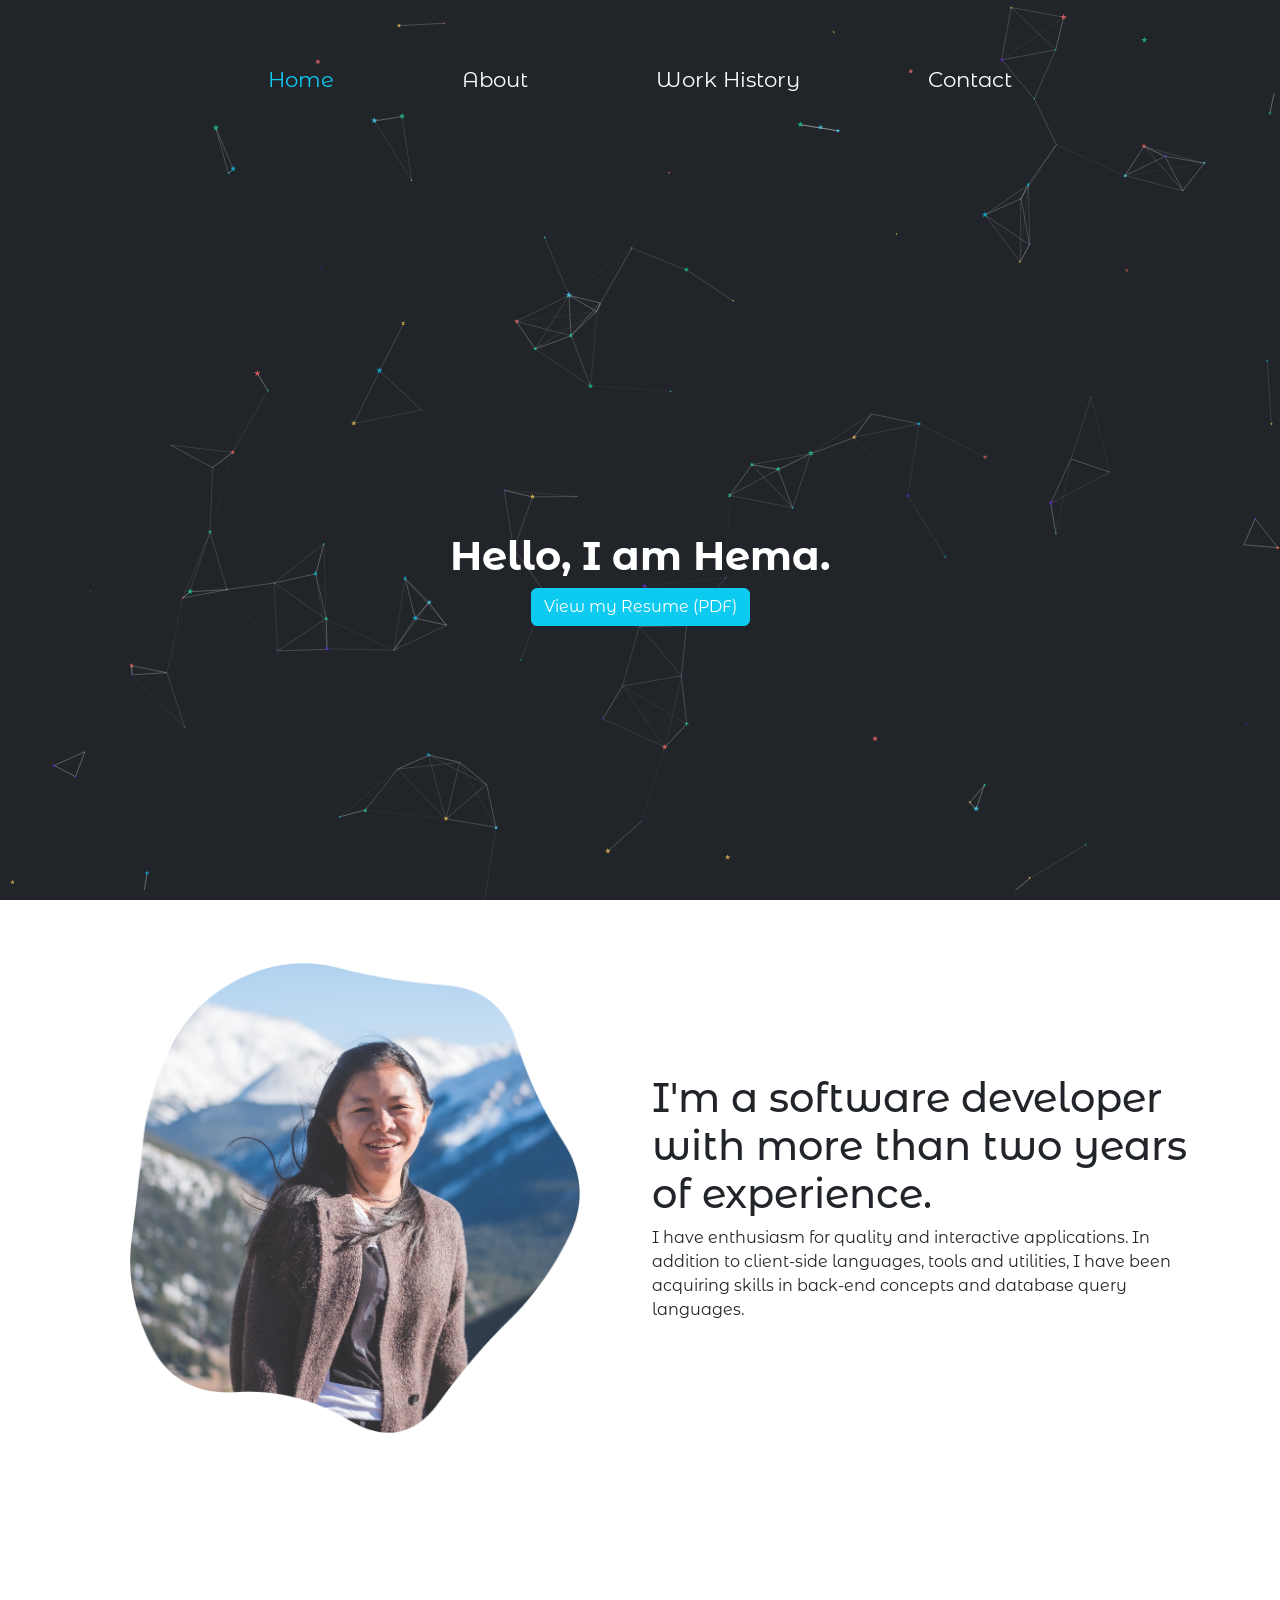
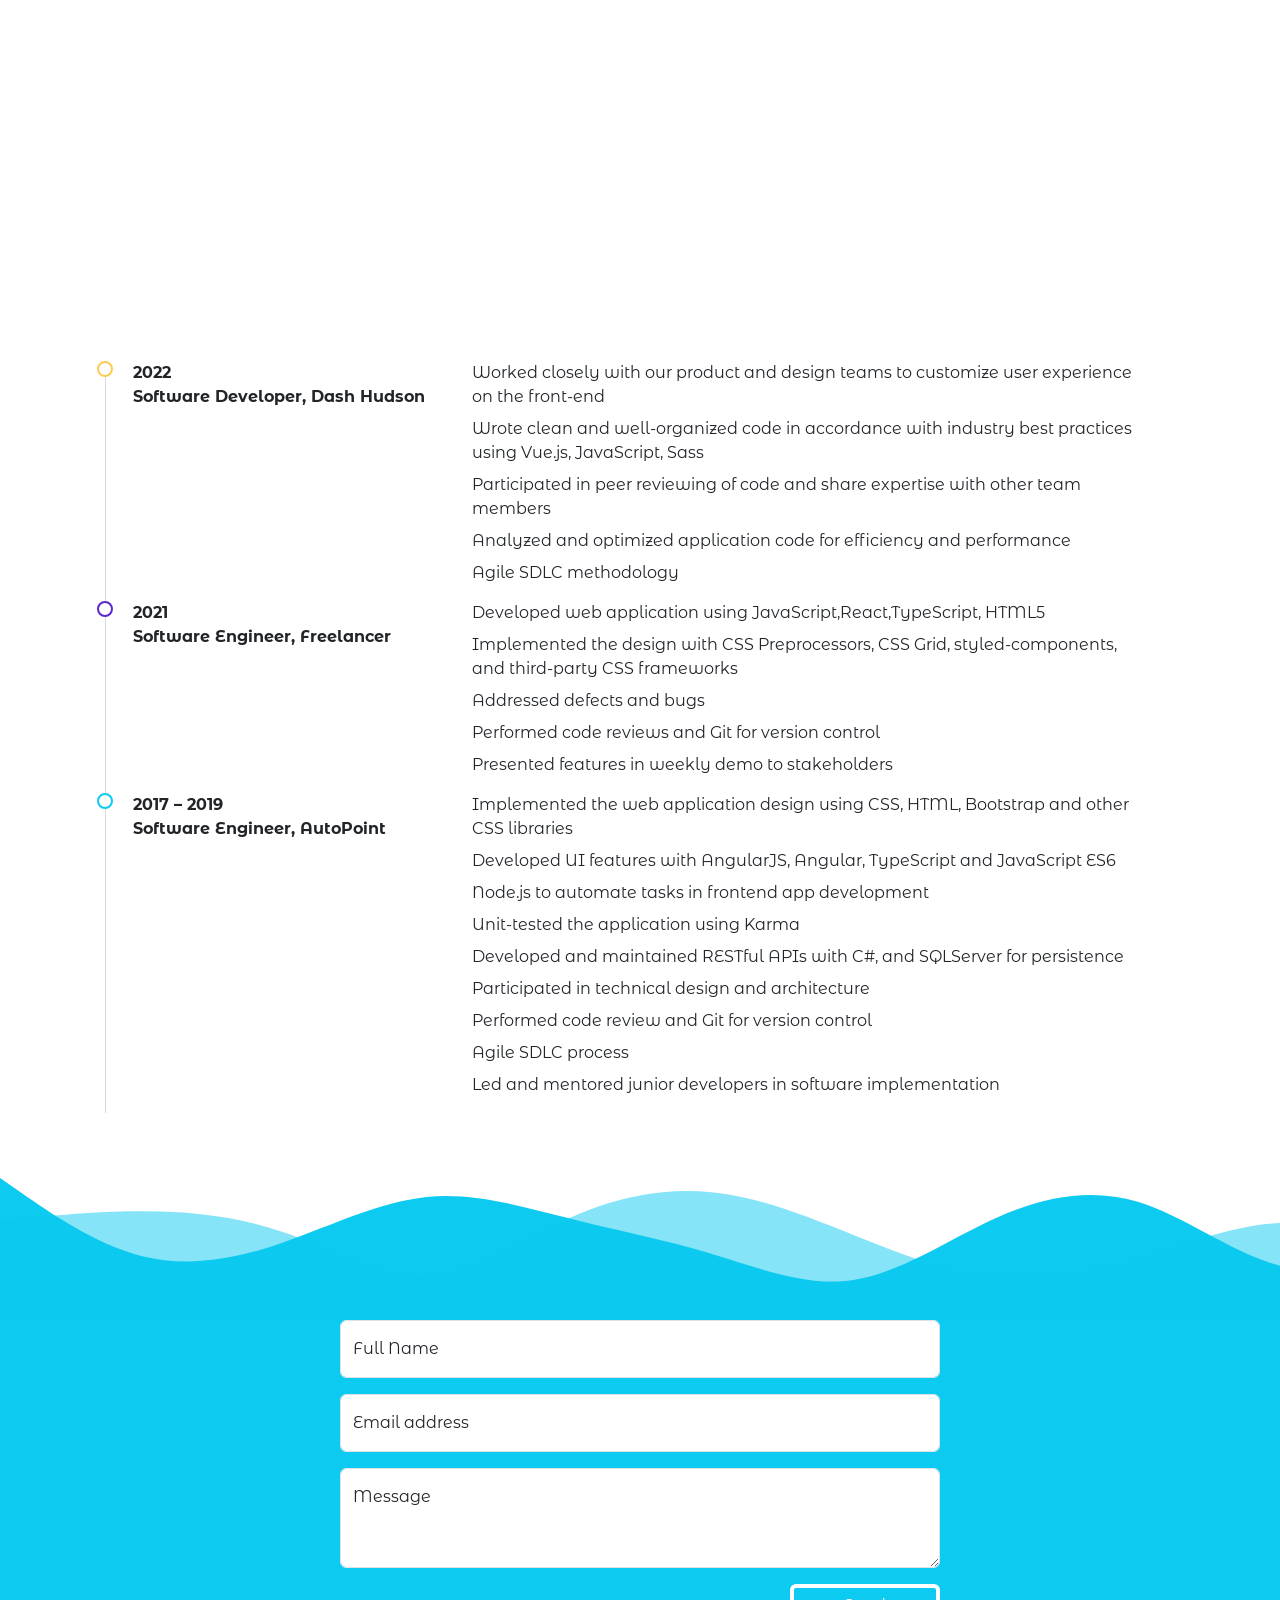
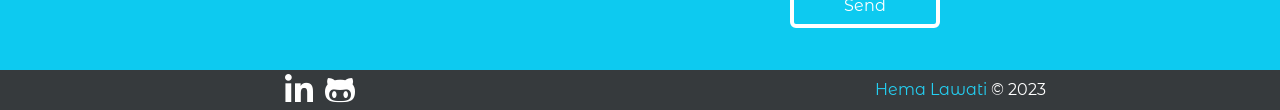
==== commit f6e4465f: "changed created year" ====
--- a/index.html
+++ b/index.html
@@ -379,7 +379,7 @@
 				</div>
 				<div class="col-lg-6 col-md-6 col-12 text-center">
 					<span class="text-info">Hema Lawati</span>
-					<span class="text-white"> &copy 2021</span>
+					<span class="text-white"> &copy 2023</span>
 				</div>
 			</div>
 		</footer>
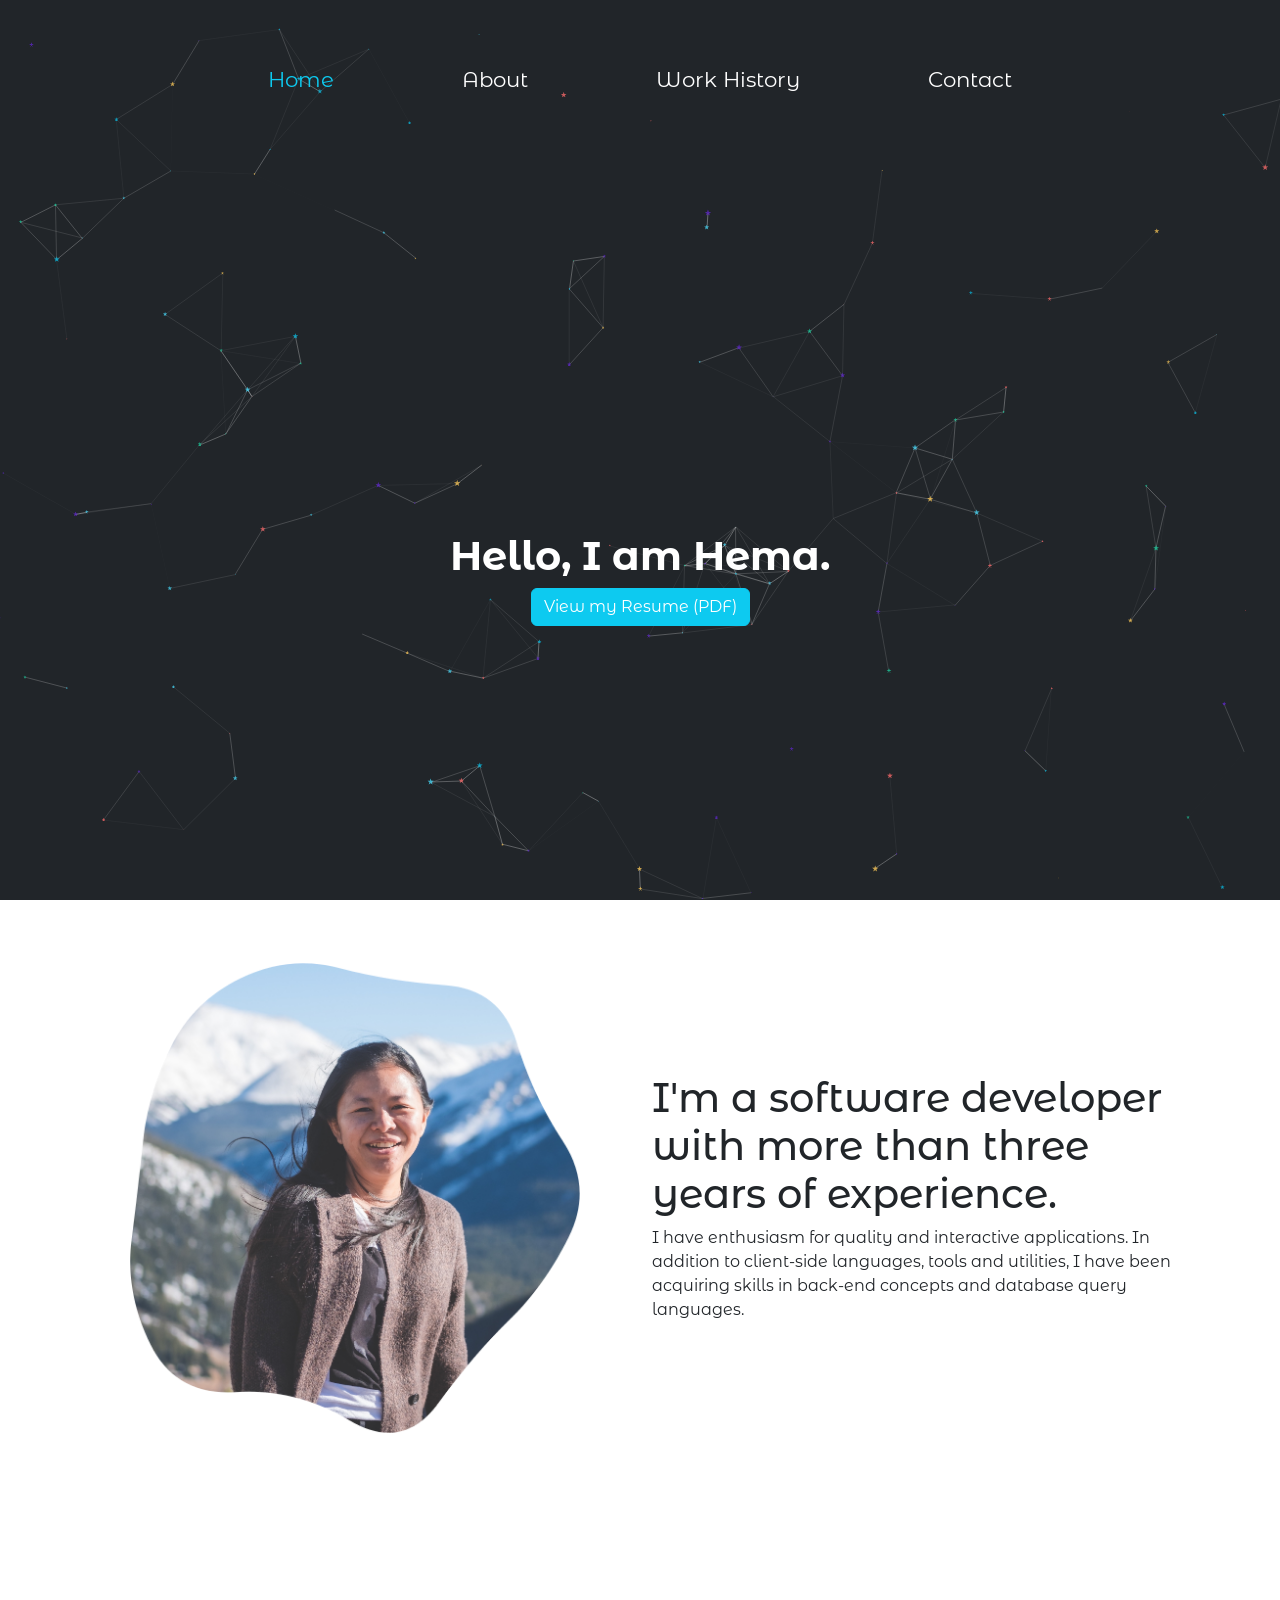
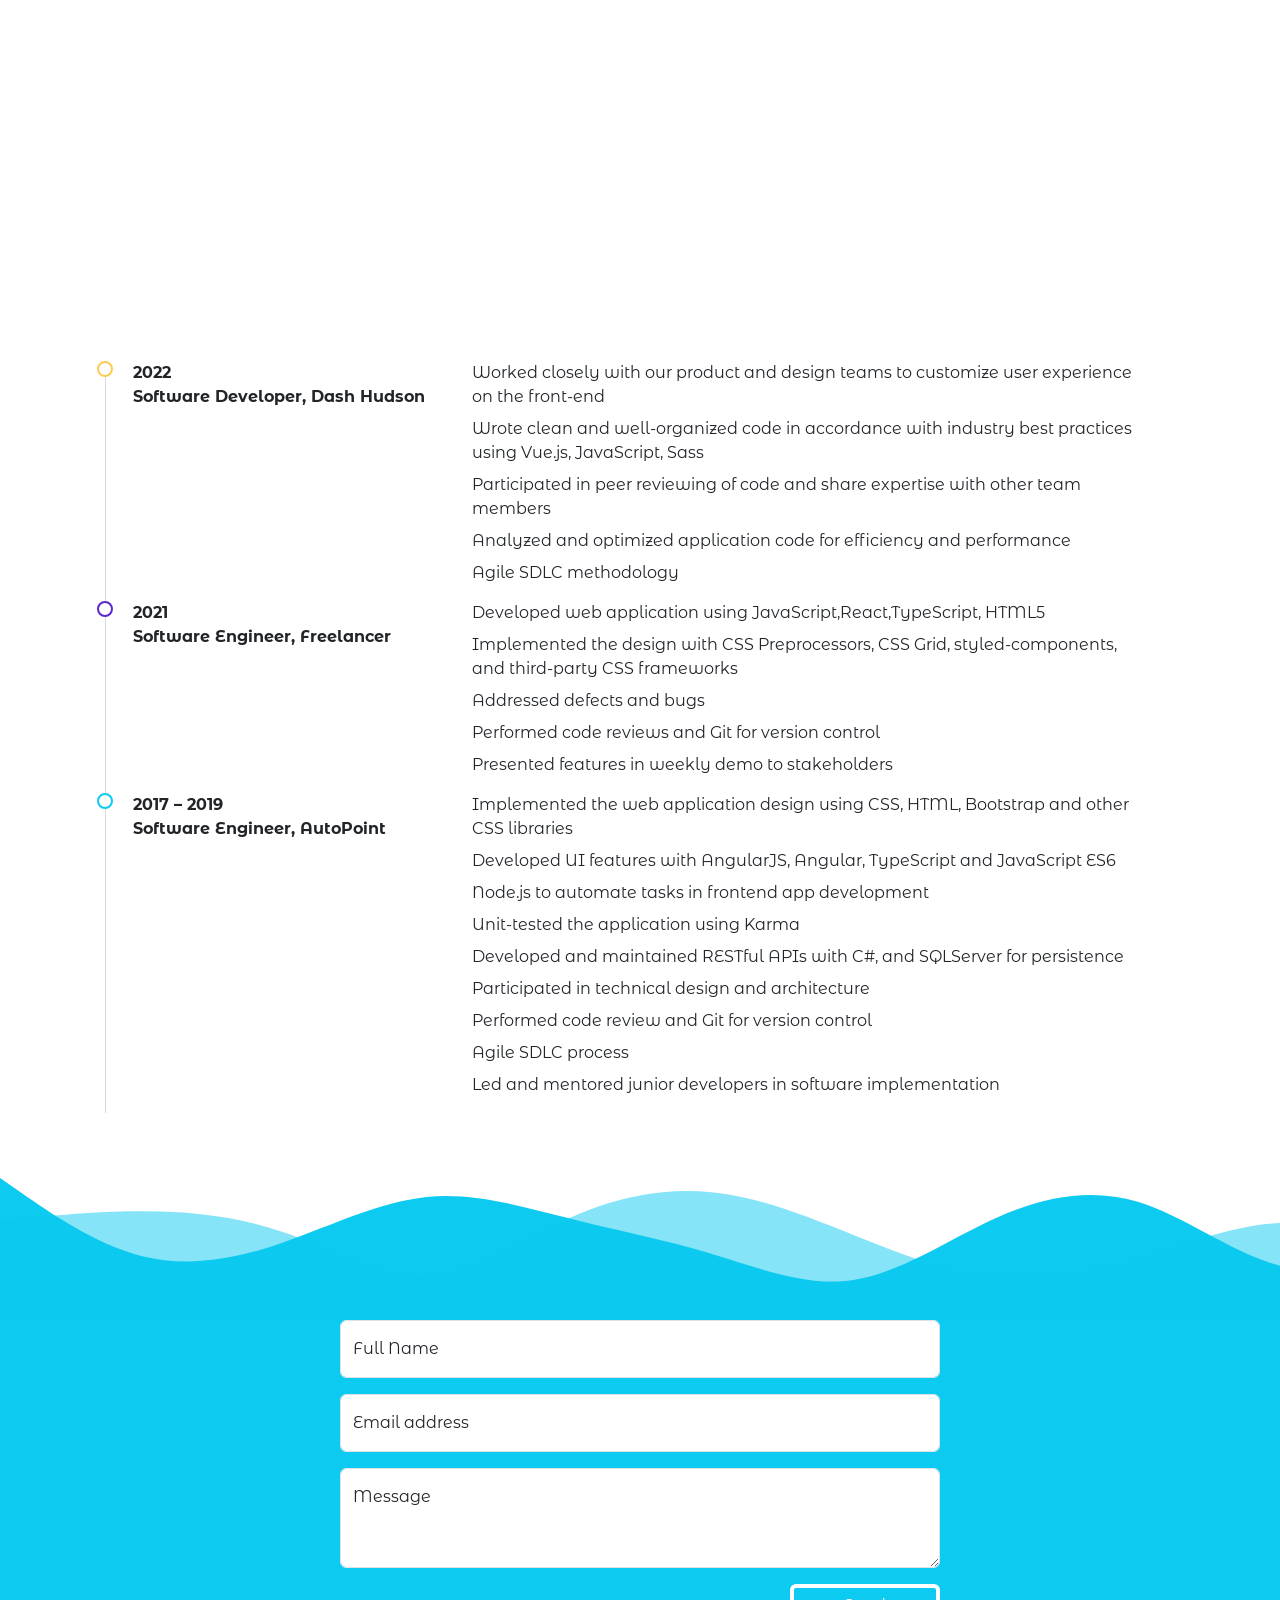
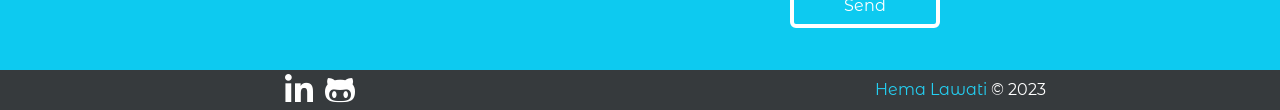
==== commit 51c9d597: "changed experience" ====
--- a/index.html
+++ b/index.html
@@ -91,7 +91,7 @@
 					</div>
 					<div class="col-lg-6 col-md-6 col-12">
 						<h1>
-							I'm a software developer with more than two years of experience.
+							I'm a software developer with more than three years of experience.
 						</h1>
 						I have enthusiasm for quality and interactive applications. In
 						addition to client-side languages, tools and utilities, I have been
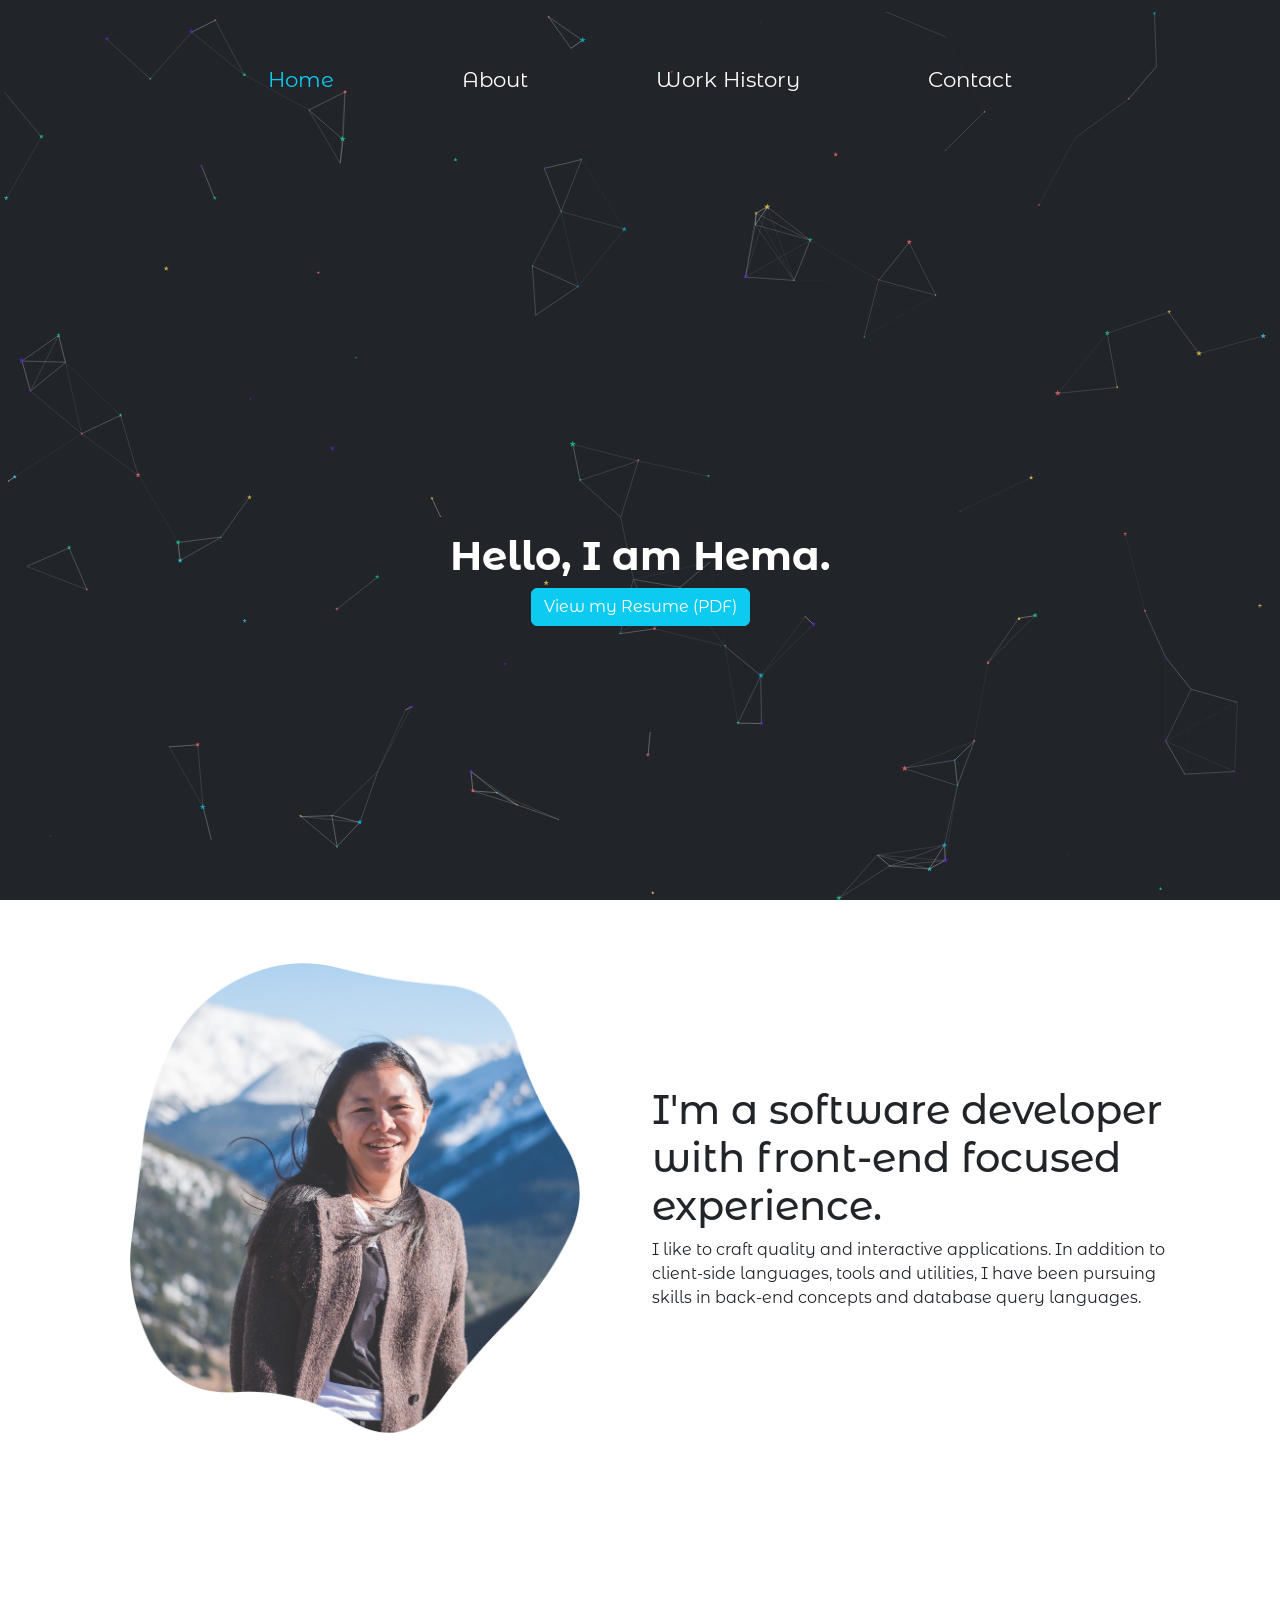
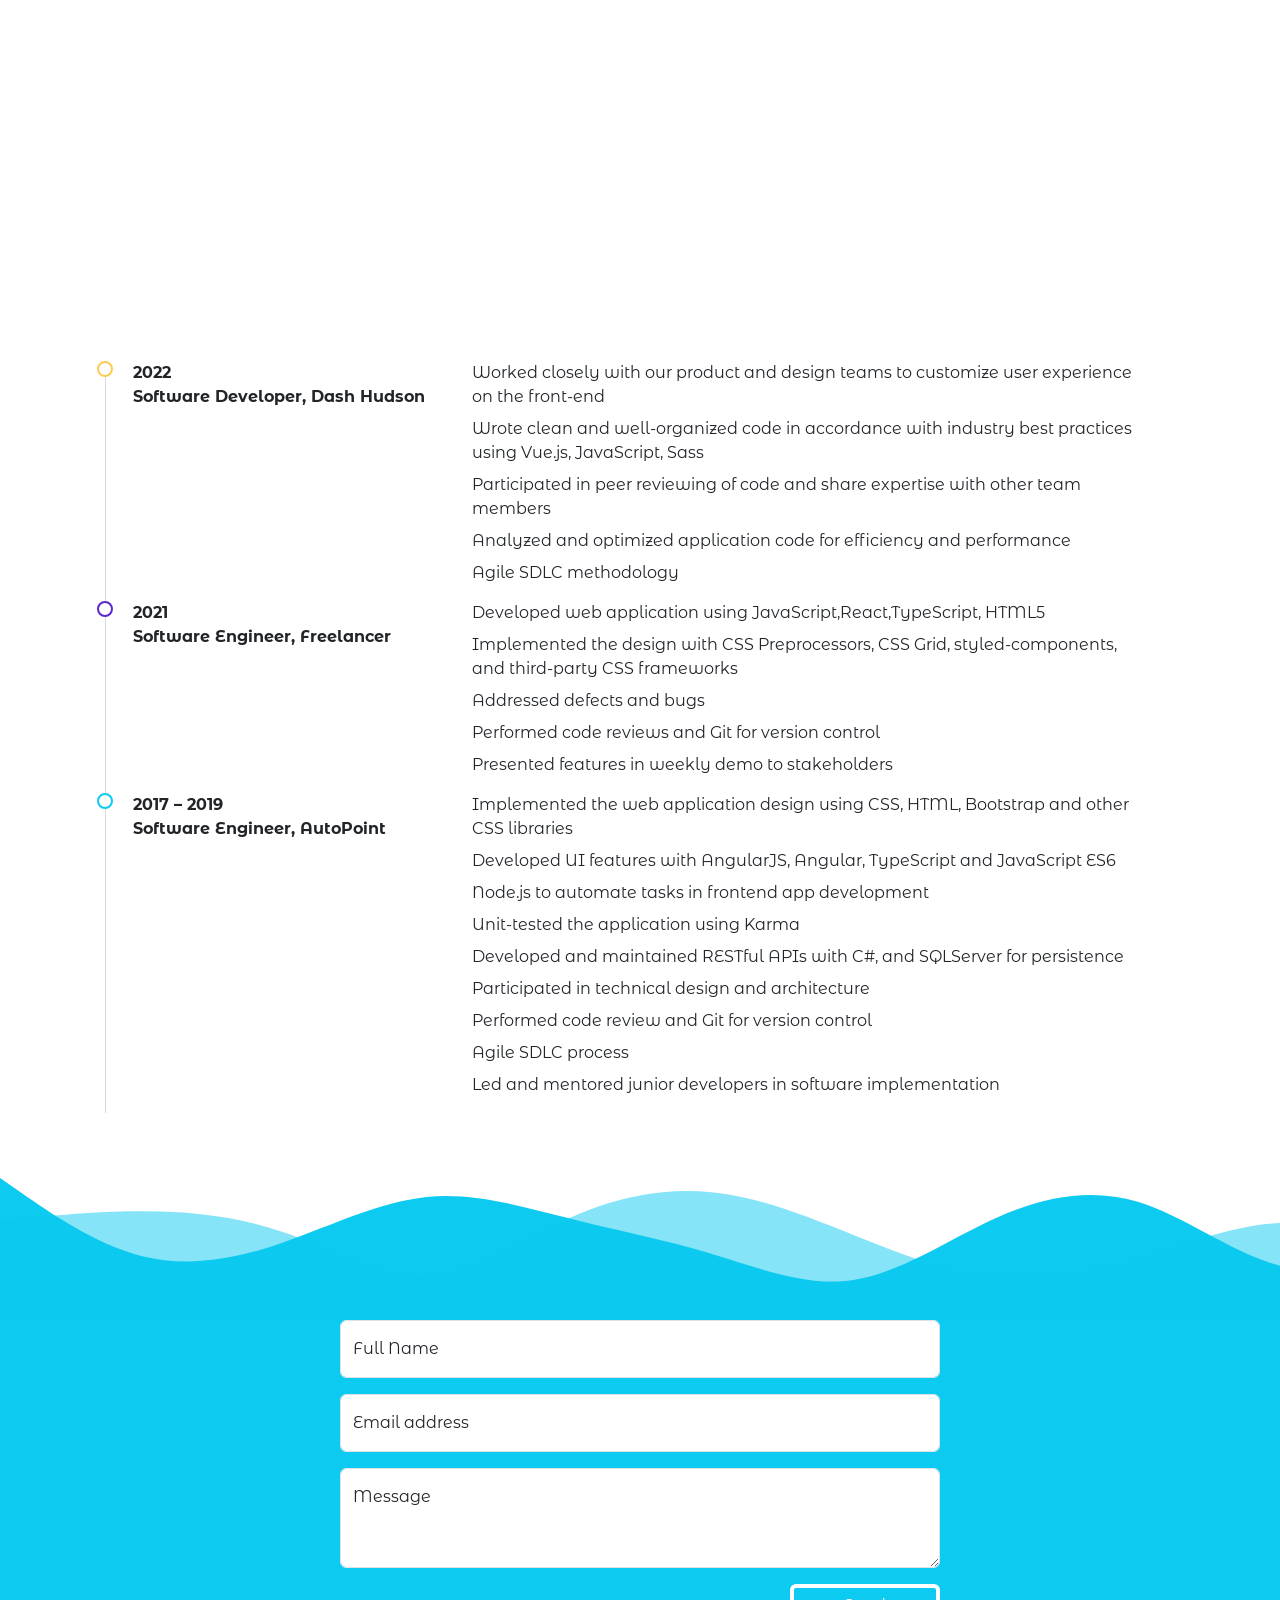
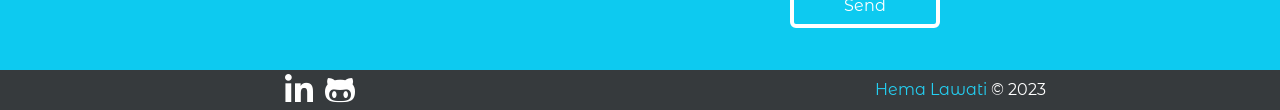
==== commit a0b16de2: "change in description" ====
--- a/index.html
+++ b/index.html
@@ -91,11 +91,11 @@
 					</div>
 					<div class="col-lg-6 col-md-6 col-12">
 						<h1>
-							I'm a software developer with more than three years of experience.
+							I'm a software developer with front-end focused experience.
 						</h1>
-						I have enthusiasm for quality and interactive applications. In
+						I like to craft quality and interactive applications. In
 						addition to client-side languages, tools and utilities, I have been
-						acquiring skills in back-end concepts and database query languages.
+						pursuing skills in back-end concepts and database query languages.
 					</div>
 				</div>
 			</div>
